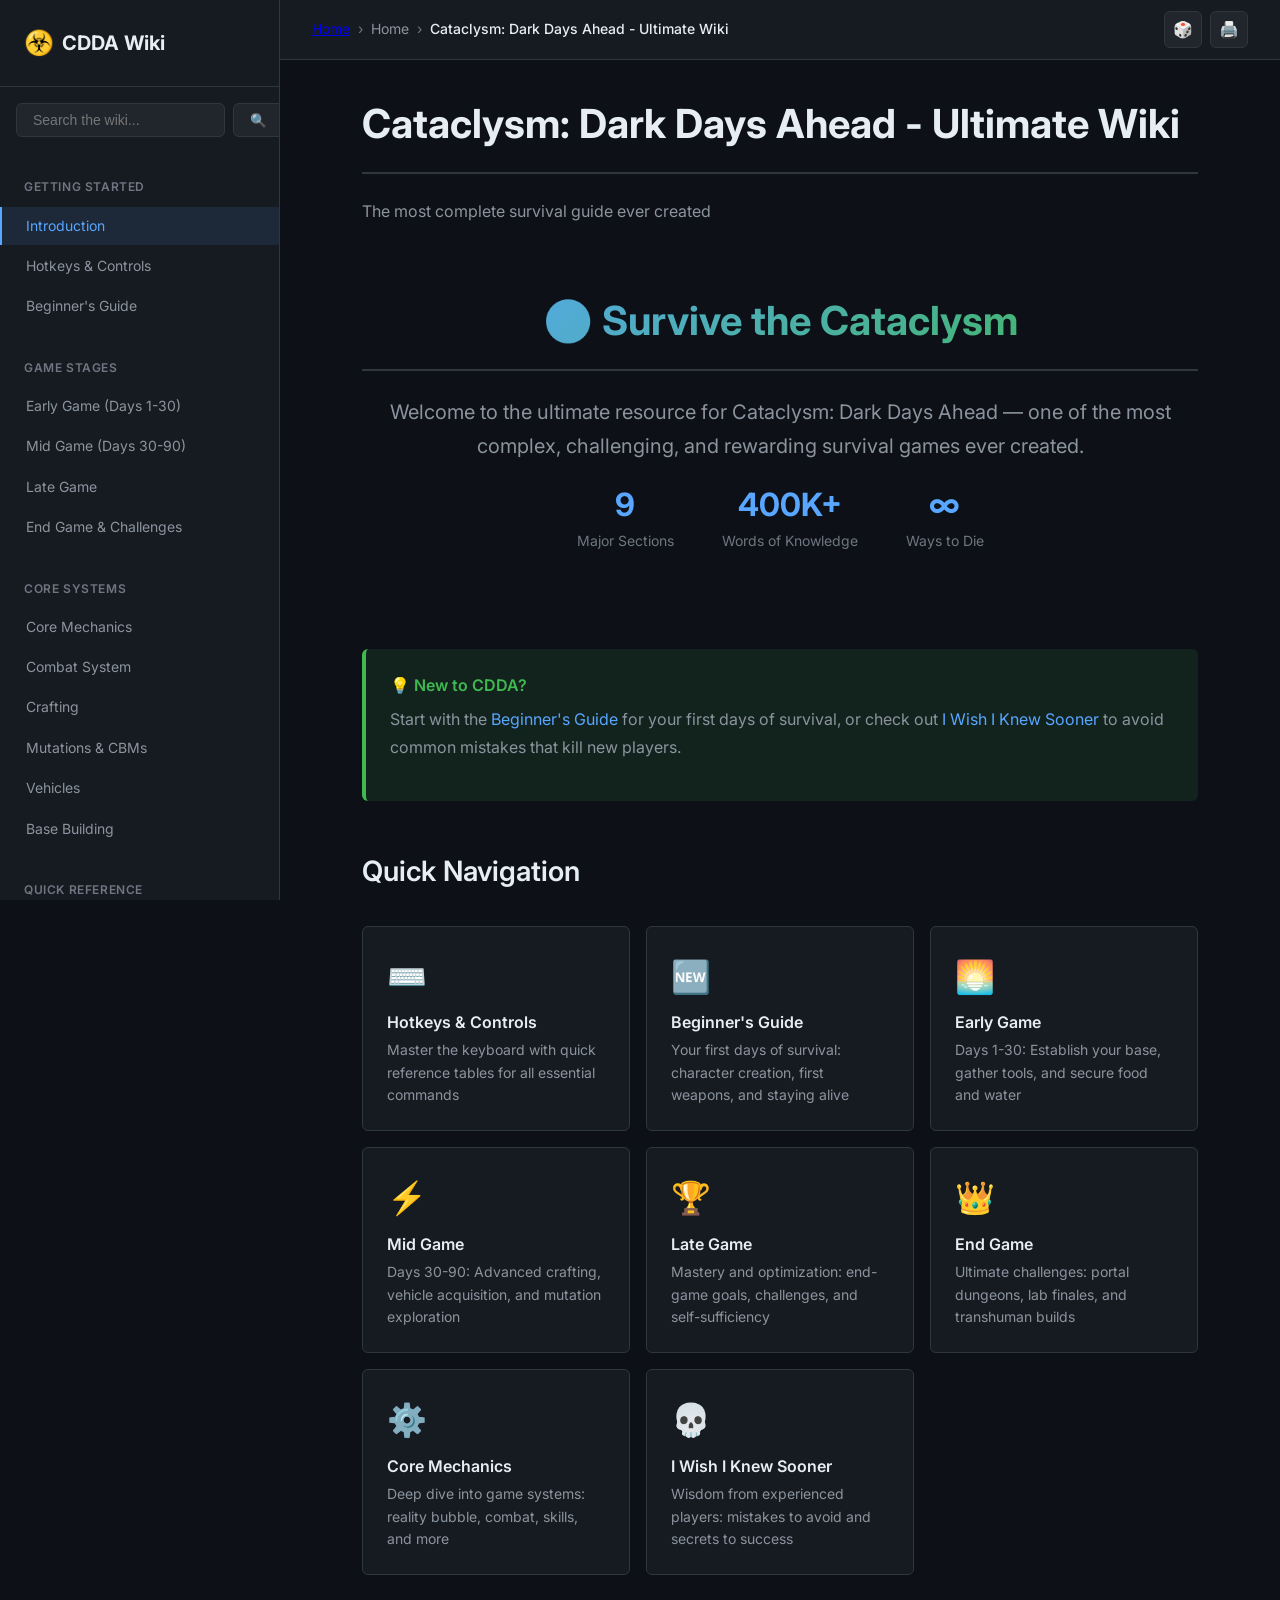
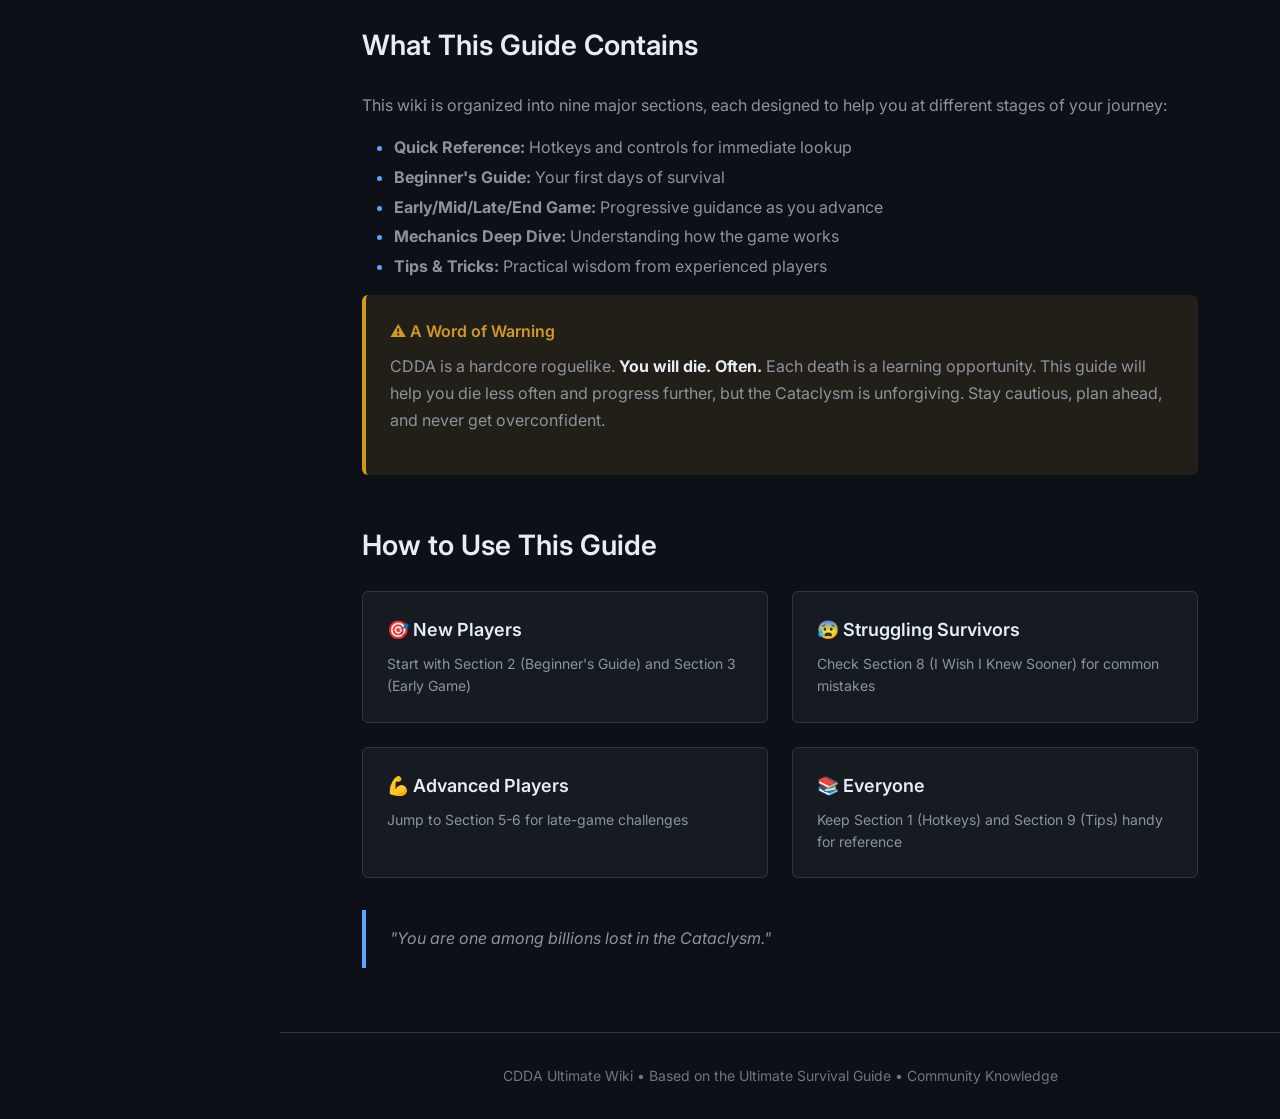
==== index.html @ b6bd0301 "Initial commit: CDDA Ultimate Wiki - Complete survival guide website with search, dark theme, and 16" ====
<!DOCTYPE html>
<html lang="en">
<head>
    <meta charset="UTF-8">
    <meta name="viewport" content="width=device-width, initial-scale=1.0">
    <title>Cataclysm: DDA - Ultimate Survival Wiki</title>
    <link rel="stylesheet" href="styles.css">
    <link rel="preconnect" href="https://fonts.googleapis.com">
    <link rel="preconnect" href="https://fonts.gstatic.com" crossorigin>
    <link href="https://fonts.googleapis.com/css2?family=Inter:wght@300;400;500;600;700&family=JetBrains+Mono:wght@400;500&display=swap" rel="stylesheet">
</head>
<body>
    <div class="wiki-container">
        <!-- Sidebar Navigation -->
        <aside class="sidebar" id="sidebar">
            <div class="sidebar-header">
                <h1 class="logo">
                    <span class="logo-icon">☣️</span>
                    <span class="logo-text">CDDA Wiki</span>
                </h1>
                <button class="mobile-menu-toggle" id="mobileMenuToggle">☰</button>
            </div>
            
            <div class="search-box">
                <input type="text" id="searchInput" placeholder="Search the wiki...">
                <button id="searchBtn">🔍</button>
            </div>
            
            <nav class="nav-menu" id="navMenu">
                <div class="nav-section">
                    <h3>Getting Started</h3>
                    <ul>
                        <li><a href="#introduction" class="nav-link" data-section="introduction">Introduction</a></li>
                        <li><a href="#hotkeys" class="nav-link" data-section="hotkeys">Hotkeys & Controls</a></li>
                        <li><a href="#beginner-guide" class="nav-link" data-section="beginner-guide">Beginner's Guide</a></li>
                    </ul>
                </div>
                
                <div class="nav-section">
                    <h3>Game Stages</h3>
                    <ul>
                        <li><a href="#early-game" class="nav-link" data-section="early-game">Early Game (Days 1-30)</a></li>
                        <li><a href="#mid-game" class="nav-link" data-section="mid-game">Mid Game (Days 30-90)</a></li>
                        <li><a href="#late-game" class="nav-link" data-section="late-game">Late Game</a></li>
                        <li><a href="#end-game" class="nav-link" data-section="end-game">End Game & Challenges</a></li>
                    </ul>
                </div>
                
                <div class="nav-section">
                    <h3>Core Systems</h3>
                    <ul>
                        <li><a href="#mechanics" class="nav-link" data-section="mechanics">Core Mechanics</a></li>
                        <li><a href="#combat" class="nav-link" data-section="combat">Combat System</a></li>
                        <li><a href="#crafting" class="nav-link" data-section="crafting">Crafting</a></li>
                        <li><a href="#mutations" class="nav-link" data-section="mutations">Mutations & CBMs</a></li>
                        <li><a href="#vehicles" class="nav-link" data-section="vehicles">Vehicles</a></li>
                        <li><a href="#base-building" class="nav-link" data-section="base-building">Base Building</a></li>
                    </ul>
                </div>
                
                <div class="nav-section">
                    <h3>Quick Reference</h3>
                    <ul>
                        <li><a href="#iwishiknew" class="nav-link" data-section="iwishiknew">I Wish I Knew Sooner</a></li>
                        <li><a href="#tips" class="nav-link" data-section="tips">Tips & Tricks</a></li>
                        <li><a href="#cheat-sheet" class="nav-link" data-section="cheat-sheet">Cheat Sheet</a></li>
                    </ul>
                </div>
            </nav>
        </aside>

        <!-- Main Content Area -->
        <main class="main-content">
            <!-- Breadcrumb & Header -->
            <header class="content-header">
                <div class="breadcrumb" id="breadcrumb">
                    <span class="breadcrumb-item">Home</span>
                </div>
                <div class="header-actions">
                    <button id="randomPage" class="btn-icon" title="Random Page">🎲</button>
                    <button id="printPage" class="btn-icon" title="Print">🖨️</button>
                </div>
            </header>

            <!-- Content Container -->
            <div class="content-body" id="contentBody">
                <!-- Dynamic content loads here -->
            </div>

            <!-- Footer -->
            <footer class="wiki-footer">
                <p>CDDA Ultimate Wiki • Based on the Ultimate Survival Guide • Community Knowledge</p>
            </footer>
        </main>

        <!-- Search Overlay -->
        <div class="search-overlay" id="searchOverlay">
            <div class="search-modal">
                <div class="search-header">
                    <input type="text" id="globalSearch" placeholder="Search entire wiki...">
                    <button id="closeSearch">✕</button>
                </div>
                <div class="search-results" id="searchResults"></div>
            </div>
        </div>
    </div>

    <script src="data.js"></script>
    <script src="app.js"></script>
</body>
</html>
---- styles.css ----
/* ========================================
   CDDA Ultimate Wiki - Stylesheet
   ======================================== */

:root {
    --color-bg-primary: #0d1117;
    --color-bg-secondary: #161b22;
    --color-bg-tertiary: #21262d;
    --color-bg-code: #1e2530;
    --color-border: #30363d;
    --color-text-primary: #e6edf3;
    --color-text-secondary: #8b949e;
    --color-text-muted: #6e7681;
    --color-accent: #58a6ff;
    --color-accent-hover: #79b8ff;
    --color-success: #3fb950;
    --color-warning: #d29922;
    --color-danger: #f85149;
    --color-info: #58a6ff;
    
    --font-sans: 'Inter', -apple-system, BlinkMacSystemFont, sans-serif;
    --font-mono: 'JetBrains Mono', 'SF Mono', monospace;
    
    --spacing-xs: 0.25rem;
    --spacing-sm: 0.5rem;
    --spacing-md: 1rem;
    --spacing-lg: 1.5rem;
    --spacing-xl: 2rem;
    --spacing-xxl: 3rem;
    
    --radius-sm: 4px;
    --radius-md: 6px;
    --radius-lg: 8px;
    
    --shadow-sm: 0 1px 2px rgba(0,0,0,0.3);
    --shadow-md: 0 4px 6px rgba(0,0,0,0.4);
    --shadow-lg: 0 10px 15px rgba(0,0,0,0.5);
    
    --sidebar-width: 280px;
    --header-height: 60px;
}

/* Reset & Base */
*, *::before, *::after {
    box-sizing: border-box;
    margin: 0;
    padding: 0;
}

html {
    font-size: 16px;
    scroll-behavior: smooth;
}

body {
    font-family: var(--font-sans);
    background-color: var(--color-bg-primary);
    color: var(--color-text-primary);
    line-height: 1.6;
    overflow-x: hidden;
}

/* ========================================
   Layout
   ======================================== */

.wiki-container {
    display: flex;
    min-height: 100vh;
}

/* Sidebar */
.sidebar {
    width: var(--sidebar-width);
    background-color: var(--color-bg-secondary);
    border-right: 1px solid var(--color-border);
    position: fixed;
    height: 100vh;
    overflow-y: auto;
    z-index: 100;
    transition: transform 0.3s ease;
}

.sidebar-header {
    padding: var(--spacing-lg);
    border-bottom: 1px solid var(--color-border);
    display: flex;
    align-items: center;
    justify-content: space-between;
}

.logo {
    display: flex;
    align-items: center;
    gap: var(--spacing-sm);
    font-size: 1.25rem;
    font-weight: 700;
    color: var(--color-text-primary);
}

.logo-icon {
    font-size: 1.5rem;
}

.mobile-menu-toggle {
    display: none;
    background: none;
    border: none;
    color: var(--color-text-secondary);
    font-size: 1.5rem;
    cursor: pointer;
}

.search-box {
    padding: var(--spacing-md);
    display: flex;
    gap: var(--spacing-sm);
}

.search-box input {
    flex: 1;
    background-color: var(--color-bg-tertiary);
    border: 1px solid var(--color-border);
    border-radius: var(--radius-md);
    padding: var(--spacing-sm) var(--spacing-md);
    color: var(--color-text-primary);
    font-size: 0.875rem;
}

.search-box input:focus {
    outline: none;
    border-color: var(--color-accent);
}

.search-box button {
    background-color: var(--color-bg-tertiary);
    border: 1px solid var(--color-border);
    border-radius: var(--radius-md);
    padding: var(--spacing-sm) var(--spacing-md);
    color: var(--color-text-secondary);
    cursor: pointer;
    transition: all 0.2s;
}

.search-box button:hover {
    background-color: var(--color-accent);
    color: white;
}

/* Navigation */
.nav-menu {
    padding: var(--spacing-md) 0;
}

.nav-section {
    margin-bottom: var(--spacing-lg);
}

.nav-section h3 {
    padding: var(--spacing-sm) var(--spacing-lg);
    font-size: 0.75rem;
    font-weight: 600;
    text-transform: uppercase;
    letter-spacing: 0.05em;
    color: var(--color-text-muted);
}

.nav-section ul {
    list-style: none;
}

.nav-section li {
    margin: 2px 0;
}

.nav-link {
    display: block;
    padding: var(--spacing-sm) var(--spacing-lg);
    color: var(--color-text-secondary);
    text-decoration: none;
    font-size: 0.875rem;
    transition: all 0.2s;
    border-left: 2px solid transparent;
}

.nav-link:hover {
    background-color: var(--color-bg-tertiary);
    color: var(--color-text-primary);
}

.nav-link.active {
    background-color: rgba(88, 166, 255, 0.1);
    color: var(--color-accent);
    border-left-color: var(--color-accent);
}

/* Main Content */
.main-content {
    flex: 1;
    margin-left: var(--sidebar-width);
    display: flex;
    flex-direction: column;
    min-height: 100vh;
}

.content-header {
    height: var(--header-height);
    background-color: var(--color-bg-secondary);
    border-bottom: 1px solid var(--color-border);
    display: flex;
    align-items: center;
    justify-content: space-between;
    padding: 0 var(--spacing-xl);
    position: sticky;
    top: 0;
    z-index: 50;
}

.breadcrumb {
    display: flex;
    align-items: center;
    gap: var(--spacing-sm);
    font-size: 0.875rem;
    color: var(--color-text-secondary);
}

.breadcrumb-item {
    display: flex;
    align-items: center;
    gap: var(--spacing-sm);
}

.breadcrumb-item:not(:last-child)::after {
    content: '›';
    color: var(--color-text-muted);
}

.breadcrumb-item:last-child {
    color: var(--color-text-primary);
    font-weight: 500;
}

.header-actions {
    display: flex;
    gap: var(--spacing-sm);
}

.btn-icon {
    background-color: var(--color-bg-tertiary);
    border: 1px solid var(--color-border);
    border-radius: var(--radius-md);
    padding: var(--spacing-sm);
    color: var(--color-text-secondary);
    cursor: pointer;
    transition: all 0.2s;
    font-size: 1rem;
}

.btn-icon:hover {
    background-color: var(--color-accent);
    color: white;
}

/* Content Body */
.content-body {
    flex: 1;
    padding: var(--spacing-xl);
    max-width: 900px;
    margin: 0 auto;
    width: 100%;
}

/* ========================================
   Content Styles
   ======================================== */

.wiki-article h1 {
    font-size: 2.5rem;
    font-weight: 700;
    margin-bottom: var(--spacing-lg);
    color: var(--color-text-primary);
    border-bottom: 2px solid var(--color-border);
    padding-bottom: var(--spacing-md);
}

.wiki-article h2 {
    font-size: 1.75rem;
    font-weight: 600;
    margin-top: var(--spacing-xxl);
    margin-bottom: var(--spacing-lg);
    color: var(--color-text-primary);
}

.wiki-article h3 {
    font-size: 1.25rem;
    font-weight: 600;
    margin-top: var(--spacing-xl);
    margin-bottom: var(--spacing-md);
    color: var(--color-text-primary);
}

.wiki-article h4 {
    font-size: 1.125rem;
    font-weight: 500;
    margin-top: var(--spacing-lg);
    margin-bottom: var(--spacing-sm);
    color: var(--color-text-secondary);
}

.wiki-article p {
    margin-bottom: var(--spacing-md);
    color: var(--color-text-secondary);
    line-height: 1.7;
}

.wiki-article p strong {
    color: var(--color-text-primary);
}

.wiki-article a {
    color: var(--color-accent);
    text-decoration: none;
}

.wiki-article a:hover {
    text-decoration: underline;
}

/* Lists */
.wiki-article ul,
.wiki-article ol {
    margin-bottom: var(--spacing-md);
    padding-left: var(--spacing-xl);
}

.wiki-article li {
    margin-bottom: var(--spacing-xs);
    color: var(--color-text-secondary);
}

.wiki-article ul li::marker {
    color: var(--color-accent);
}

/* Code & Preformatted */
.wiki-article code {
    background-color: var(--color-bg-code);
    color: var(--color-accent);
    padding: 2px 6px;
    border-radius: var(--radius-sm);
    font-family: var(--font-mono);
    font-size: 0.875em;
}

.wiki-article pre {
    background-color: var(--color-bg-code);
    border: 1px solid var(--color-border);
    border-radius: var(--radius-md);
    padding: var(--spacing-md);
    overflow-x: auto;
    margin-bottom: var(--spacing-md);
}

.wiki-article pre code {
    background: none;
    color: var(--color-text-primary);
    padding: 0;
}

/* Info Boxes */
.info-box {
    border-radius: var(--radius-md);
    padding: var(--spacing-lg);
    margin-bottom: var(--spacing-lg);
    border-left: 4px solid;
}

.info-box.tip {
    background-color: rgba(63, 185, 80, 0.1);
    border-color: var(--color-success);
}

.info-box.warning {
    background-color: rgba(210, 153, 34, 0.1);
    border-color: var(--color-warning);
}

.info-box.danger {
    background-color: rgba(248, 81, 73, 0.1);
    border-color: var(--color-danger);
}

.info-box.info {
    background-color: rgba(88, 166, 255, 0.1);
    border-color: var(--color-info);
}

.info-box-title {
    font-weight: 600;
    margin-bottom: var(--spacing-sm);
    display: flex;
    align-items: center;
    gap: var(--spacing-sm);
}

.info-box.tip .info-box-title { color: var(--color-success); }
.info-box.warning .info-box-title { color: var(--color-warning); }
.info-box.danger .info-box-title { color: var(--color-danger); }
.info-box.info .info-box-title { color: var(--color-info); }

/* Tables */
.wiki-table-container {
    overflow-x: auto;
    margin-bottom: var(--spacing-lg);
}

.wiki-article table {
    width: 100%;
    border-collapse: collapse;
    font-size: 0.875rem;
}

.wiki-article th,
.wiki-article td {
    padding: var(--spacing-sm) var(--spacing-md);
    text-align: left;
    border: 1px solid var(--color-border);
}

.wiki-article th {
    background-color: var(--color-bg-tertiary);
    font-weight: 600;
    color: var(--color-text-primary);
}

.wiki-article td {
    color: var(--color-text-secondary);
}

.wiki-article tr:nth-child(even) {
    background-color: rgba(255,255,255,0.02);
}

/* Cards */
.card-grid {
    display: grid;
    grid-template-columns: repeat(auto-fill, minmax(280px, 1fr));
    gap: var(--spacing-lg);
    margin-bottom: var(--spacing-xl);
}

.card {
    background-color: var(--color-bg-secondary);
    border: 1px solid var(--color-border);
    border-radius: var(--radius-md);
    padding: var(--spacing-lg);
    transition: transform 0.2s, box-shadow 0.2s;
    cursor: pointer;
}

.card:hover {
    transform: translateY(-2px);
    box-shadow: var(--shadow-md);
    border-color: var(--color-accent);
}

.card-title {
    font-size: 1.125rem;
    font-weight: 600;
    margin-bottom: var(--spacing-sm);
    color: var(--color-text-primary);
}

.card-desc {
    font-size: 0.875rem;
    color: var(--color-text-secondary);
}

/* Tags */
.tag {
    display: inline-block;
    background-color: var(--color-bg-tertiary);
    color: var(--color-text-secondary);
    padding: 2px 8px;
    border-radius: var(--radius-sm);
    font-size: 0.75rem;
    margin-right: var(--spacing-xs);
}

.tag.beginner { background-color: rgba(63, 185, 80, 0.2); color: var(--color-success); }
.tag.intermediate { background-color: rgba(210, 153, 34, 0.2); color: var(--color-warning); }
.tag.advanced { background-color: rgba(248, 81, 73, 0.2); color: var(--color-danger); }

/* Quick Links */
.quick-links {
    display: flex;
    flex-wrap: wrap;
    gap: var(--spacing-sm);
    margin-bottom: var(--spacing-lg);
}

.quick-link {
    background-color: var(--color-bg-tertiary);
    border: 1px solid var(--color-border);
    border-radius: var(--radius-md);
    padding: var(--spacing-sm) var(--spacing-md);
    color: var(--color-text-secondary);
    text-decoration: none;
    font-size: 0.875rem;
    transition: all 0.2s;
}

.quick-link:hover {
    background-color: var(--color-accent);
    color: white;
    border-color: var(--color-accent);
    text-decoration: none;
}

/* Search Overlay */
.search-overlay {
    position: fixed;
    top: 0;
    left: 0;
    right: 0;
    bottom: 0;
    background-color: rgba(0, 0, 0, 0.8);
    z-index: 1000;
    display: none;
    align-items: flex-start;
    justify-content: center;
    padding-top: 10vh;
}

.search-overlay.active {
    display: flex;
}

.search-modal {
    background-color: var(--color-bg-secondary);
    border: 1px solid var(--color-border);
    border-radius: var(--radius-lg);
    width: 90%;
    max-width: 600px;
    max-height: 70vh;
    overflow: hidden;
    box-shadow: var(--shadow-lg);
}

.search-header {
    display: flex;
    align-items: center;
    padding: var(--spacing-md);
    border-bottom: 1px solid var(--color-border);
}

.search-header input {
    flex: 1;
    background: none;
    border: none;
    color: var(--color-text-primary);
    font-size: 1.125rem;
    padding: var(--spacing-sm);
}

.search-header input:focus {
    outline: none;
}

.search-header button {
    background: none;
    border: none;
    color: var(--color-text-secondary);
    font-size: 1.25rem;
    cursor: pointer;
    padding: var(--spacing-sm);
}

.search-results {
    overflow-y: auto;
    max-height: calc(70vh - 60px);
}

.search-result-item {
    padding: var(--spacing-md);
    border-bottom: 1px solid var(--color-border);
    cursor: pointer;
    transition: background-color 0.2s;
}

.search-result-item:hover {
    background-color: var(--color-bg-tertiary);
}

.search-result-title {
    font-weight: 600;
    color: var(--color-text-primary);
    margin-bottom: 4px;
}

.search-result-preview {
    font-size: 0.875rem;
    color: var(--color-text-muted);
}

/* Footer */
.wiki-footer {
    padding: var(--spacing-xl);
    text-align: center;
    color: var(--color-text-muted);
    font-size: 0.875rem;
    border-top: 1px solid var(--color-border);
}

/* Home Page Special */
.hero-section {
    text-align: center;
    padding: var(--spacing-xxl) 0;
}

.hero-title {
    font-size: 3rem;
    font-weight: 800;
    margin-bottom: var(--spacing-md);
    background: linear-gradient(135deg, var(--color-accent), var(--color-success));
    -webkit-background-clip: text;
    -webkit-text-fill-color: transparent;
    background-clip: text;
}

.hero-subtitle {
    font-size: 1.25rem;
    color: var(--color-text-secondary);
    margin-bottom: var(--spacing-xl);
}

.hero-stats {
    display: flex;
    justify-content: center;
    gap: var(--spacing-xxl);
    margin-bottom: var(--spacing-xxl);
}

.hero-stat {
    text-align: center;
}

.hero-stat-value {
    font-size: 2rem;
    font-weight: 700;
    color: var(--color-accent);
}

.hero-stat-label {
    font-size: 0.875rem;
    color: var(--color-text-muted);
}

/* Section Links */
.section-grid {
    display: grid;
    grid-template-columns: repeat(auto-fill, minmax(250px, 1fr));
    gap: var(--spacing-md);
    margin-top: var(--spacing-xl);
}

.section-card {
    background-color: var(--color-bg-secondary);
    border: 1px solid var(--color-border);
    border-radius: var(--radius-md);
    padding: var(--spacing-lg);
    text-decoration: none;
    color: inherit;
    transition: all 0.2s;
}

.section-card:hover {
    border-color: var(--color-accent);
    transform: translateY(-2px);
}

.section-card-icon {
    font-size: 2rem;
    margin-bottom: var(--spacing-sm);
}

.section-card-title {
    font-weight: 600;
    margin-bottom: var(--spacing-xs);
    color: var(--color-text-primary);
}

.section-card-desc {
    font-size: 0.875rem;
    color: var(--color-text-secondary);
}

/* Back to Top */
.back-to-top {
    position: fixed;
    bottom: var(--spacing-xl);
    right: var(--spacing-xl);
    background-color: var(--color-accent);
    color: white;
    border: none;
    border-radius: 50%;
    width: 48px;
    height: 48px;
    font-size: 1.25rem;
    cursor: pointer;
    opacity: 0;
    transition: opacity 0.3s, transform 0.2s;
    z-index: 50;
}

.back-to-top.visible {
    opacity: 1;
}

.back-to-top:hover {
    transform: translateY(-2px);
}

/* ========================================
   Responsive
   ======================================== */

@media (max-width: 768px) {
    :root {
        --sidebar-width: 100%;
    }
    
    .sidebar {
        transform: translateX(-100%);
        width: 280px;
    }
    
    .sidebar.open {
        transform: translateX(0);
    }
    
    .mobile-menu-toggle {
        display: block;
    }
    
    .main-content {
        margin-left: 0;
    }
    
    .hero-title {
        font-size: 2rem;
    }
    
    .hero-stats {
        flex-direction: column;
        gap: var(--spacing-lg);
    }
    
    .content-body {
        padding: var(--spacing-md);
    }
    
    .wiki-article h1 {
        font-size: 1.75rem;
    }
    
    .wiki-article h2 {
        font-size: 1.375rem;
    }
}

/* Print Styles */
@media print {
    .sidebar,
    .content-header,
    .back-to-top,
    .wiki-footer {
        display: none;
    }
    
    .main-content {
        margin-left: 0;
    }
    
    .content-body {
        max-width: 100%;
    }
}

/* Scrollbar Styling */
::-webkit-scrollbar {
    width: 8px;
    height: 8px;
}

::-webkit-scrollbar-track {
    background: var(--color-bg-primary);
}

::-webkit-scrollbar-thumb {
    background: var(--color-border);
    border-radius: 4px;
}

::-webkit-scrollbar-thumb:hover {
    background: var(--color-text-muted);
}

/* Selection */
::selection {
    background-color: var(--color-accent);
    color: white;
}
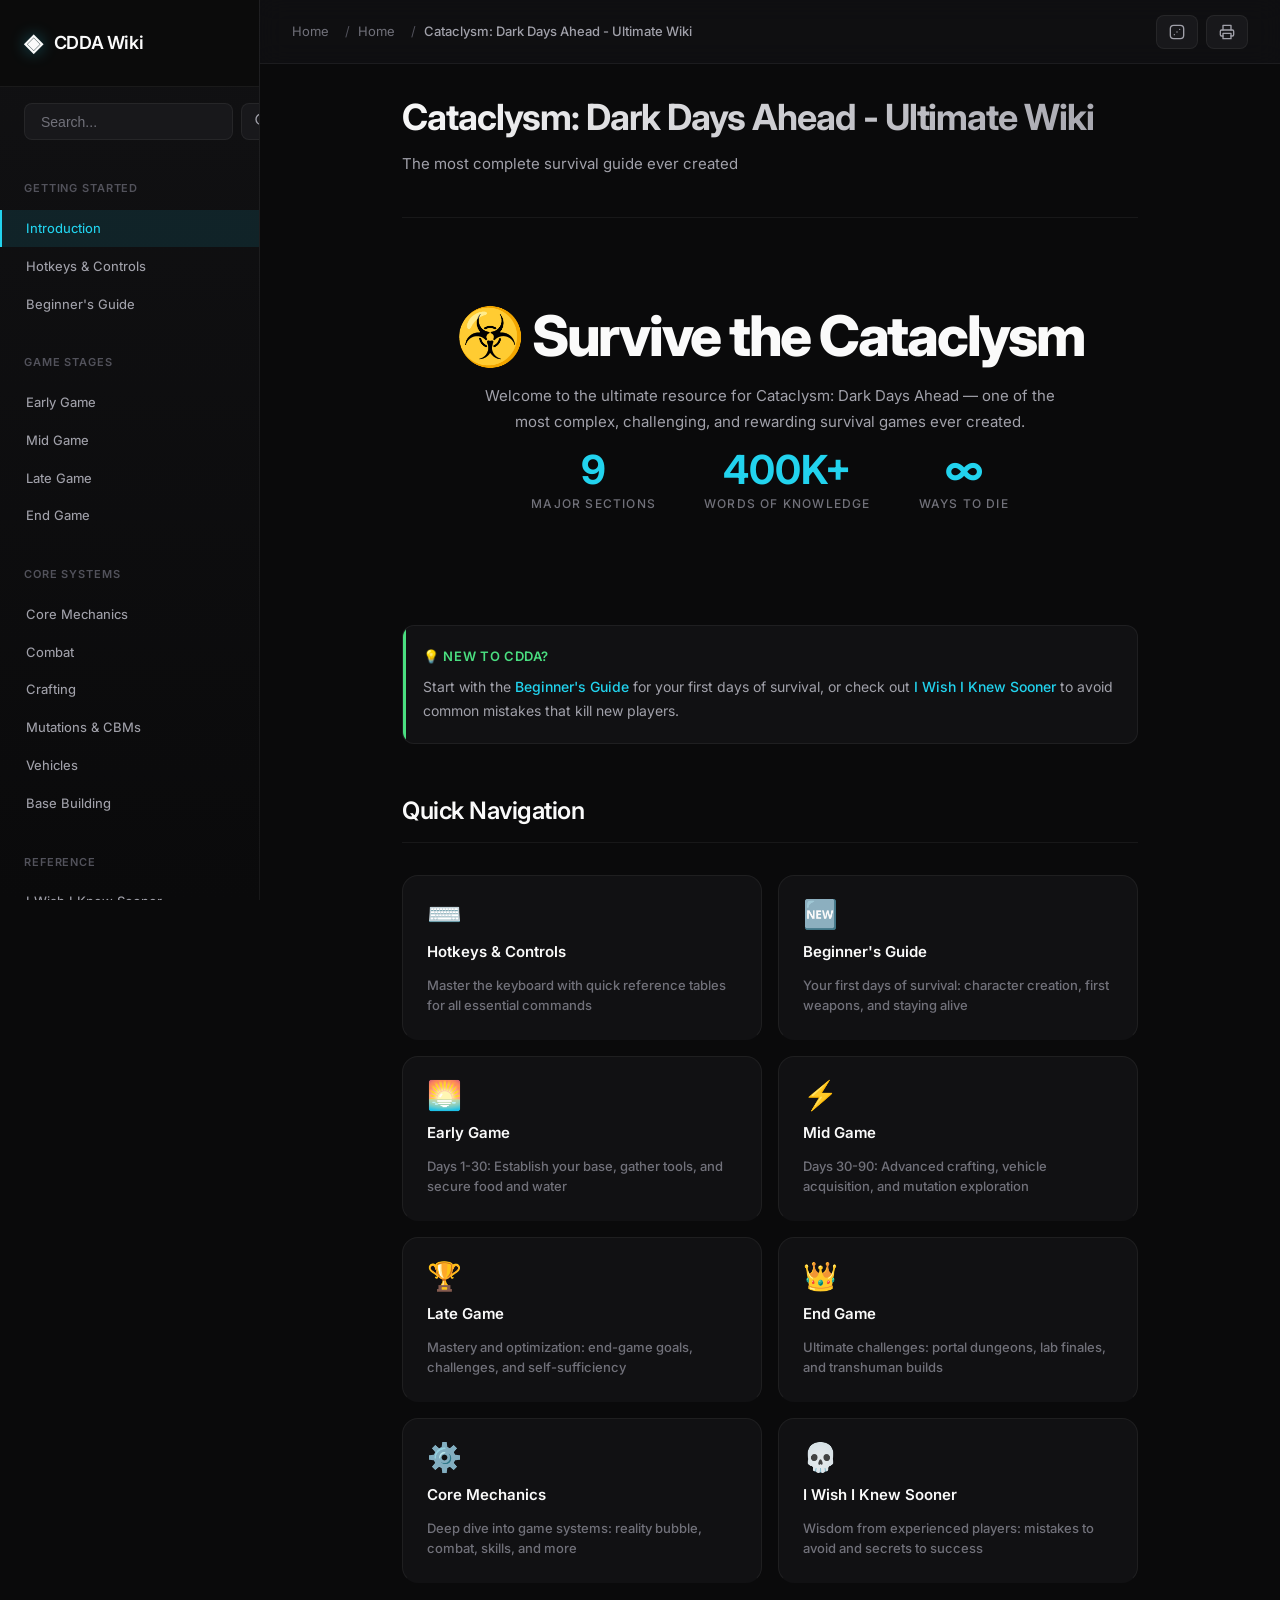
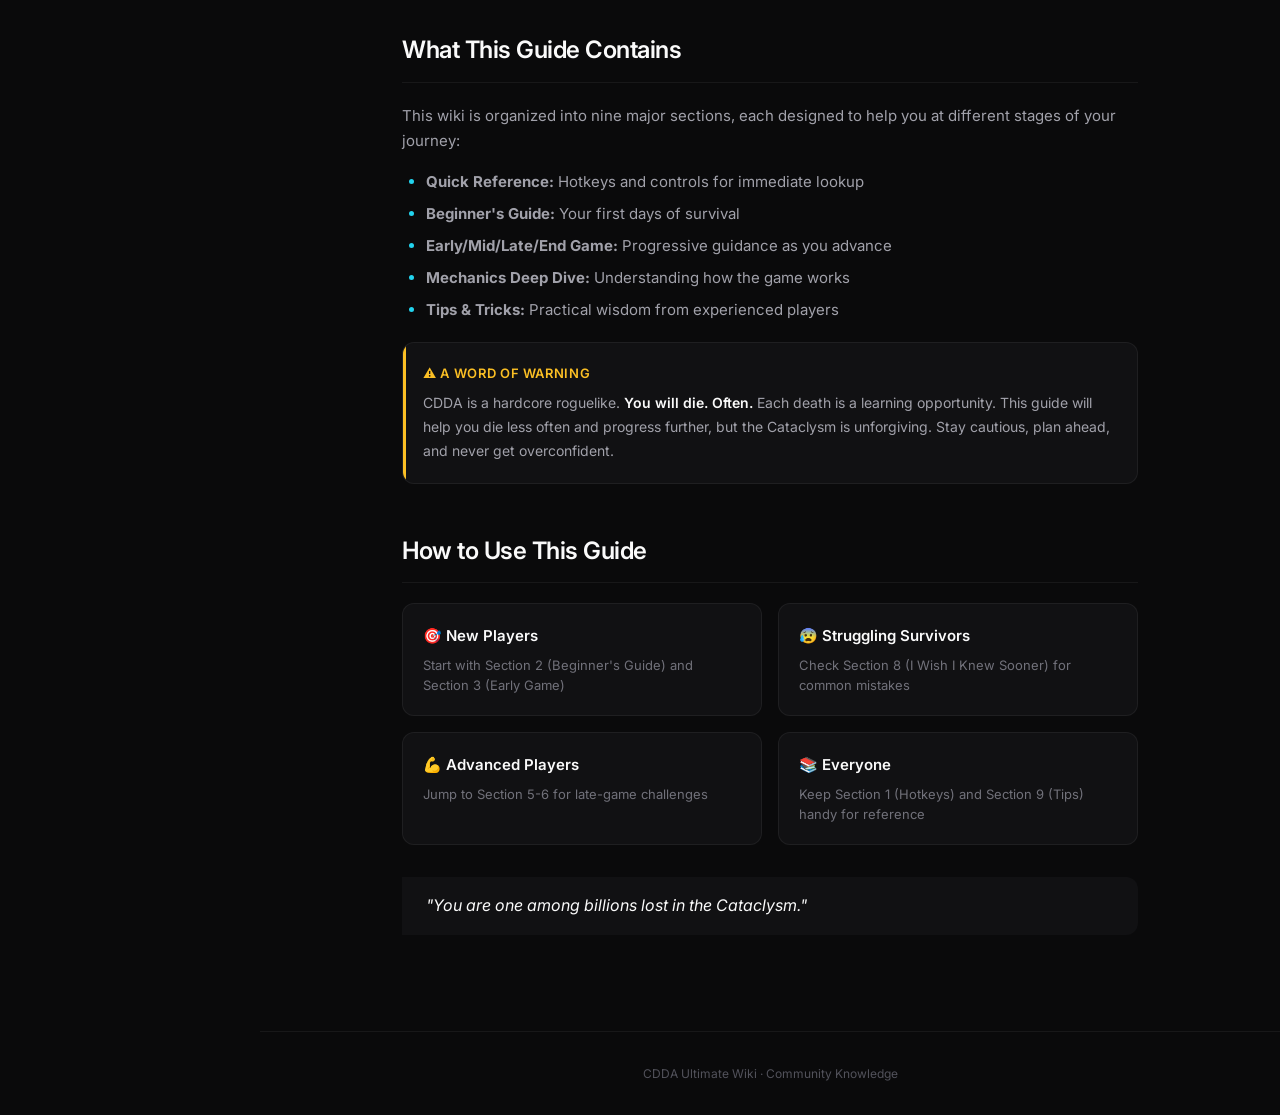
==== commit 3d3df27c: "Redesign: Sleek minimal aesthetic with improved typography, animations, and polish" ====
--- a/index.html
+++ b/index.html
@@ -3,11 +3,12 @@
 <head>
     <meta charset="UTF-8">
     <meta name="viewport" content="width=device-width, initial-scale=1.0">
-    <title>Cataclysm: DDA - Ultimate Survival Wiki</title>
+    <title>CDDA Wiki</title>
+    <meta name="description" content="The ultimate survival guide for Cataclysm: Dark Days Ahead">
     <link rel="stylesheet" href="styles.css">
     <link rel="preconnect" href="https://fonts.googleapis.com">
     <link rel="preconnect" href="https://fonts.gstatic.com" crossorigin>
-    <link href="https://fonts.googleapis.com/css2?family=Inter:wght@300;400;500;600;700&family=JetBrains+Mono:wght@400;500&display=swap" rel="stylesheet">
+    <link href="https://fonts.googleapis.com/css2?family=Inter:wght@300;400;500;600;700;800&family=JetBrains+Mono:wght@400;500&display=swap" rel="stylesheet">
 </head>
 <body>
     <div class="wiki-container">
@@ -15,15 +16,19 @@
         <aside class="sidebar" id="sidebar">
             <div class="sidebar-header">
                 <h1 class="logo">
-                    <span class="logo-icon">☣️</span>
+                    <span class="logo-icon">◈</span>
                     <span class="logo-text">CDDA Wiki</span>
                 </h1>
-                <button class="mobile-menu-toggle" id="mobileMenuToggle">☰</button>
+                <button class="mobile-menu-toggle" id="mobileMenuToggle" aria-label="Toggle menu">
+                    <svg width="20" height="20" viewBox="0 0 24 24" fill="none" stroke="currentColor" stroke-width="2" stroke-linecap="round" stroke-linejoin="round"><line x1="3" y1="12" x2="21" y2="12"></line><line x1="3" y1="6" x2="21" y2="6"></line><line x1="3" y1="18" x2="21" y2="18"></line></svg>
+                </button>
             </div>
             
             <div class="search-box">
-                <input type="text" id="searchInput" placeholder="Search the wiki...">
-                <button id="searchBtn">🔍</button>
+                <input type="text" id="searchInput" placeholder="Search..." readonly>
+                <button id="searchBtn" aria-label="Search">
+                    <svg width="16" height="16" viewBox="0 0 24 24" fill="none" stroke="currentColor" stroke-width="2" stroke-linecap="round" stroke-linejoin="round"><circle cx="11" cy="11" r="8"></circle><line x1="21" y1="21" x2="16.65" y2="16.65"></line></svg>
+                </button>
             </div>
             
             <nav class="nav-menu" id="navMenu">
@@ -39,10 +44,10 @@
                 <div class="nav-section">
                     <h3>Game Stages</h3>
                     <ul>
-                        <li><a href="#early-game" class="nav-link" data-section="early-game">Early Game (Days 1-30)</a></li>
-                        <li><a href="#mid-game" class="nav-link" data-section="mid-game">Mid Game (Days 30-90)</a></li>
+                        <li><a href="#early-game" class="nav-link" data-section="early-game">Early Game</a></li>
+                        <li><a href="#mid-game" class="nav-link" data-section="mid-game">Mid Game</a></li>
                         <li><a href="#late-game" class="nav-link" data-section="late-game">Late Game</a></li>
-                        <li><a href="#end-game" class="nav-link" data-section="end-game">End Game & Challenges</a></li>
+                        <li><a href="#end-game" class="nav-link" data-section="end-game">End Game</a></li>
                     </ul>
                 </div>
                 
@@ -50,7 +55,7 @@
                     <h3>Core Systems</h3>
                     <ul>
                         <li><a href="#mechanics" class="nav-link" data-section="mechanics">Core Mechanics</a></li>
-                        <li><a href="#combat" class="nav-link" data-section="combat">Combat System</a></li>
+                        <li><a href="#combat" class="nav-link" data-section="combat">Combat</a></li>
                         <li><a href="#crafting" class="nav-link" data-section="crafting">Crafting</a></li>
                         <li><a href="#mutations" class="nav-link" data-section="mutations">Mutations & CBMs</a></li>
                         <li><a href="#vehicles" class="nav-link" data-section="vehicles">Vehicles</a></li>
@@ -59,7 +64,7 @@
                 </div>
                 
                 <div class="nav-section">
-                    <h3>Quick Reference</h3>
+                    <h3>Reference</h3>
                     <ul>
                         <li><a href="#iwishiknew" class="nav-link" data-section="iwishiknew">I Wish I Knew Sooner</a></li>
                         <li><a href="#tips" class="nav-link" data-section="tips">Tips & Tricks</a></li>
@@ -77,8 +82,12 @@
                     <span class="breadcrumb-item">Home</span>
                 </div>
                 <div class="header-actions">
-                    <button id="randomPage" class="btn-icon" title="Random Page">🎲</button>
-                    <button id="printPage" class="btn-icon" title="Print">🖨️</button>
+                    <button id="randomPage" class="btn-icon" title="Random page">
+                        <svg width="16" height="16" viewBox="0 0 24 24" fill="none" stroke="currentColor" stroke-width="2" stroke-linecap="round" stroke-linejoin="round"><rect x="2" y="2" width="20" height="20" rx="5" ry="5"></rect><path d="M16 8h.01"></path><path d="M8 16h.01"></path><path d="M12 12h.01"></path></svg>
+                    </button>
+                    <button id="printPage" class="btn-icon" title="Print page">
+                        <svg width="16" height="16" viewBox="0 0 24 24" fill="none" stroke="currentColor" stroke-width="2" stroke-linecap="round" stroke-linejoin="round"><polyline points="6 9 6 2 18 2 18 9"></polyline><path d="M6 18H4a2 2 0 0 1-2-2v-5a2 2 0 0 1 2-2h16a2 2 0 0 1 2 2v5a2 2 0 0 1-2 2h-2"></path><rect x="6" y="14" width="12" height="8"></rect></svg>
+                    </button>
                 </div>
             </header>
 
@@ -89,7 +98,7 @@
 
             <!-- Footer -->
             <footer class="wiki-footer">
-                <p>CDDA Ultimate Wiki • Based on the Ultimate Survival Guide • Community Knowledge</p>
+                <p>CDDA Ultimate Wiki · Community Knowledge</p>
             </footer>
         </main>
 
@@ -97,8 +106,11 @@
         <div class="search-overlay" id="searchOverlay">
             <div class="search-modal">
                 <div class="search-header">
-                    <input type="text" id="globalSearch" placeholder="Search entire wiki...">
-                    <button id="closeSearch">✕</button>
+                    <svg width="20" height="20" viewBox="0 0 24 24" fill="none" stroke="currentColor" stroke-width="2" stroke-linecap="round" stroke-linejoin="round" style="color: var(--text-tertiary);"><circle cx="11" cy="11" r="8"></circle><line x1="21" y1="21" x2="16.65" y2="16.65"></line></svg>
+                    <input type="text" id="globalSearch" placeholder="Search wiki..." autocomplete="off">
+                    <button id="closeSearch" aria-label="Close search">
+                        <svg width="20" height="20" viewBox="0 0 24 24" fill="none" stroke="currentColor" stroke-width="2" stroke-linecap="round" stroke-linejoin="round"><line x1="18" y1="6" x2="6" y2="18"></line><line x1="6" y1="6" x2="18" y2="18"></line></svg>
+                    </button>
                 </div>
                 <div class="search-results" id="searchResults"></div>
             </div>
--- a/styles.css
+++ b/styles.css
@@ -1,46 +1,80 @@
 /* ========================================
-   CDDA Ultimate Wiki - Stylesheet
+   CDDA Ultimate Wiki - Sleek Minimal Design
    ======================================== */
 
 :root {
-    --color-bg-primary: #0d1117;
-    --color-bg-secondary: #161b22;
-    --color-bg-tertiary: #21262d;
-    --color-bg-code: #1e2530;
-    --color-border: #30363d;
-    --color-text-primary: #e6edf3;
-    --color-text-secondary: #8b949e;
-    --color-text-muted: #6e7681;
-    --color-accent: #58a6ff;
-    --color-accent-hover: #79b8ff;
-    --color-success: #3fb950;
-    --color-warning: #d29922;
-    --color-danger: #f85149;
-    --color-info: #58a6ff;
-    
-    --font-sans: 'Inter', -apple-system, BlinkMacSystemFont, sans-serif;
-    --font-mono: 'JetBrains Mono', 'SF Mono', monospace;
-    
-    --spacing-xs: 0.25rem;
-    --spacing-sm: 0.5rem;
-    --spacing-md: 1rem;
-    --spacing-lg: 1.5rem;
-    --spacing-xl: 2rem;
-    --spacing-xxl: 3rem;
-    
-    --radius-sm: 4px;
-    --radius-md: 6px;
-    --radius-lg: 8px;
-    
-    --shadow-sm: 0 1px 2px rgba(0,0,0,0.3);
-    --shadow-md: 0 4px 6px rgba(0,0,0,0.4);
-    --shadow-lg: 0 10px 15px rgba(0,0,0,0.5);
-    
-    --sidebar-width: 280px;
-    --header-height: 60px;
-}
-
-/* Reset & Base */
+    /* Color Palette - Dark Minimal */
+    --bg-primary: #0a0a0b;
+    --bg-secondary: #111113;
+    --bg-tertiary: #18181b;
+    --bg-elevated: #1c1c1f;
+    --bg-hover: #27272a;
+    
+    /* Text Colors */
+    --text-primary: #fafafa;
+    --text-secondary: #a1a1aa;
+    --text-tertiary: #71717a;
+    --text-muted: #52525b;
+    
+    /* Accent Colors - Subtle */
+    --accent: #22d3ee;
+    --accent-hover: #67e8f9;
+    --accent-dim: rgba(34, 211, 238, 0.1);
+    
+    /* Semantic Colors - Muted */
+    --success: #4ade80;
+    --warning: #fbbf24;
+    --danger: #f87171;
+    --info: #60a5fa;
+    
+    /* Borders */
+    --border: rgba(255, 255, 255, 0.06);
+    --border-strong: rgba(255, 255, 255, 0.1);
+    
+    /* Typography */
+    --font-sans: 'Inter', -apple-system, BlinkMacSystemFont, 'Segoe UI', sans-serif;
+    --font-mono: 'JetBrains Mono', 'SF Mono', Consolas, monospace;
+    
+    /* Spacing Scale */
+    --space-1: 0.25rem;
+    --space-2: 0.5rem;
+    --space-3: 0.75rem;
+    --space-4: 1rem;
+    --space-5: 1.25rem;
+    --space-6: 1.5rem;
+    --space-8: 2rem;
+    --space-10: 2.5rem;
+    --space-12: 3rem;
+    --space-16: 4rem;
+    --space-20: 5rem;
+    
+    /* Transitions */
+    --transition-fast: 150ms cubic-bezier(0.4, 0, 0.2, 1);
+    --transition-base: 250ms cubic-bezier(0.4, 0, 0.2, 1);
+    --transition-slow: 350ms cubic-bezier(0.4, 0, 0.2, 1);
+    
+    /* Shadows */
+    --shadow-sm: 0 1px 2px 0 rgba(0, 0, 0, 0.3);
+    --shadow-md: 0 4px 6px -1px rgba(0, 0, 0, 0.4);
+    --shadow-lg: 0 10px 15px -3px rgba(0, 0, 0, 0.5);
+    --shadow-glow: 0 0 20px rgba(34, 211, 238, 0.15);
+    
+    /* Layout */
+    --sidebar-width: 260px;
+    --header-height: 64px;
+    --max-content-width: 800px;
+    
+    /* Radius */
+    --radius-sm: 6px;
+    --radius-md: 8px;
+    --radius-lg: 12px;
+    --radius-xl: 16px;
+}
+
+/* ========================================
+   Base Reset
+   ======================================== */
+
 *, *::before, *::after {
     box-sizing: border-box;
     margin: 0;
@@ -49,19 +83,22 @@
 
 html {
     font-size: 16px;
+    -webkit-font-smoothing: antialiased;
+    -moz-osx-font-smoothing: grayscale;
     scroll-behavior: smooth;
 }
 
 body {
     font-family: var(--font-sans);
-    background-color: var(--color-bg-primary);
-    color: var(--color-text-primary);
+    background-color: var(--bg-primary);
+    color: var(--text-primary);
     line-height: 1.6;
+    min-height: 100vh;
     overflow-x: hidden;
 }
 
 /* ========================================
-   Layout
+   Layout Container
    ======================================== */
 
 .wiki-container {
@@ -69,648 +106,891 @@
     min-height: 100vh;
 }
 
-/* Sidebar */
+/* ========================================
+   Sidebar - Minimal Glass Effect
+   ======================================== */
+
 .sidebar {
     width: var(--sidebar-width);
-    background-color: var(--color-bg-secondary);
-    border-right: 1px solid var(--color-border);
+    background: linear-gradient(180deg, var(--bg-secondary) 0%, var(--bg-primary) 100%);
+    border-right: 1px solid var(--border);
     position: fixed;
     height: 100vh;
     overflow-y: auto;
+    overflow-x: hidden;
     z-index: 100;
-    transition: transform 0.3s ease;
-}
-
+    transition: transform var(--transition-base);
+}
+
+.sidebar::-webkit-scrollbar {
+    width: 4px;
+}
+
+.sidebar::-webkit-scrollbar-track {
+    background: transparent;
+}
+
+.sidebar::-webkit-scrollbar-thumb {
+    background: var(--border-strong);
+    border-radius: 2px;
+}
+
+/* Sidebar Header */
 .sidebar-header {
-    padding: var(--spacing-lg);
-    border-bottom: 1px solid var(--color-border);
+    padding: var(--space-6);
+    border-bottom: 1px solid var(--border);
     display: flex;
     align-items: center;
     justify-content: space-between;
+    background: rgba(10, 10, 11, 0.8);
+    backdrop-filter: blur(12px);
+    position: sticky;
+    top: 0;
+    z-index: 10;
 }
 
 .logo {
     display: flex;
     align-items: center;
-    gap: var(--spacing-sm);
-    font-size: 1.25rem;
-    font-weight: 700;
-    color: var(--color-text-primary);
+    gap: var(--space-3);
+    font-size: 1.125rem;
+    font-weight: 600;
+    letter-spacing: -0.02em;
+    color: var(--text-primary);
 }
 
 .logo-icon {
     font-size: 1.5rem;
+    filter: drop-shadow(0 0 8px rgba(34, 211, 238, 0.4));
 }
 
 .mobile-menu-toggle {
     display: none;
     background: none;
     border: none;
-    color: var(--color-text-secondary);
-    font-size: 1.5rem;
+    color: var(--text-secondary);
+    font-size: 1.25rem;
     cursor: pointer;
-}
-
+    padding: var(--space-2);
+    border-radius: var(--radius-md);
+    transition: all var(--transition-fast);
+}
+
+.mobile-menu-toggle:hover {
+    background: var(--bg-hover);
+    color: var(--text-primary);
+}
+
+/* Search Box */
 .search-box {
-    padding: var(--spacing-md);
-    display: flex;
-    gap: var(--spacing-sm);
+    padding: var(--space-4) var(--space-6);
+    display: flex;
+    gap: var(--space-2);
 }
 
 .search-box input {
     flex: 1;
-    background-color: var(--color-bg-tertiary);
-    border: 1px solid var(--color-border);
+    background: var(--bg-tertiary);
+    border: 1px solid var(--border);
     border-radius: var(--radius-md);
-    padding: var(--spacing-sm) var(--spacing-md);
-    color: var(--color-text-primary);
+    padding: var(--space-2) var(--space-4);
+    color: var(--text-primary);
     font-size: 0.875rem;
+    transition: all var(--transition-fast);
 }
 
 .search-box input:focus {
     outline: none;
-    border-color: var(--color-accent);
+    border-color: var(--accent);
+    background: var(--bg-elevated);
+}
+
+.search-box input::placeholder {
+    color: var(--text-tertiary);
 }
 
 .search-box button {
-    background-color: var(--color-bg-tertiary);
-    border: 1px solid var(--color-border);
+    background: var(--bg-tertiary);
+    border: 1px solid var(--border);
     border-radius: var(--radius-md);
-    padding: var(--spacing-sm) var(--spacing-md);
-    color: var(--color-text-secondary);
+    padding: var(--space-2) var(--space-3);
+    color: var(--text-secondary);
     cursor: pointer;
-    transition: all 0.2s;
+    transition: all var(--transition-fast);
+    font-size: 0.875rem;
 }
 
 .search-box button:hover {
-    background-color: var(--color-accent);
-    color: white;
-}
-
-/* Navigation */
+    background: var(--accent-dim);
+    border-color: var(--accent);
+    color: var(--accent);
+}
+
+/* Navigation Menu */
 .nav-menu {
-    padding: var(--spacing-md) 0;
+    padding: var(--space-4) 0 var(--space-8);
 }
 
 .nav-section {
-    margin-bottom: var(--spacing-lg);
+    margin-bottom: var(--space-6);
 }
 
 .nav-section h3 {
-    padding: var(--spacing-sm) var(--spacing-lg);
-    font-size: 0.75rem;
+    padding: var(--space-2) var(--space-6);
+    font-size: 0.6875rem;
+    font-weight: 600;
+    text-transform: uppercase;
+    letter-spacing: 0.08em;
+    color: var(--text-muted);
+    margin-bottom: var(--space-1);
+}
+
+.nav-section ul {
+    list-style: none;
+    padding: 0;
+}
+
+.nav-section li {
+    margin: 1px 0;
+}
+
+.nav-link {
+    display: block;
+    padding: var(--space-2) var(--space-6);
+    color: var(--text-secondary);
+    text-decoration: none;
+    font-size: 0.8125rem;
+    font-weight: 450;
+    transition: all var(--transition-fast);
+    border-left: 2px solid transparent;
+    margin-left: 0;
+}
+
+.nav-link:hover {
+    color: var(--text-primary);
+    background: var(--bg-tertiary);
+}
+
+.nav-link.active {
+    color: var(--accent);
+    background: var(--accent-dim);
+    border-left-color: var(--accent);
+}
+
+/* ========================================
+   Main Content Area
+   ======================================== */
+
+.main-content {
+    flex: 1;
+    margin-left: var(--sidebar-width);
+    display: flex;
+    flex-direction: column;
+    min-height: 100vh;
+}
+
+/* Content Header */
+.content-header {
+    height: var(--header-height);
+    background: rgba(17, 17, 19, 0.8);
+    backdrop-filter: blur(12px);
+    border-bottom: 1px solid var(--border);
+    display: flex;
+    align-items: center;
+    justify-content: space-between;
+    padding: 0 var(--space-8);
+    position: sticky;
+    top: 0;
+    z-index: 50;
+}
+
+.breadcrumb {
+    display: flex;
+    align-items: center;
+    gap: var(--space-2);
+    font-size: 0.8125rem;
+    color: var(--text-tertiary);
+}
+
+.breadcrumb-item {
+    display: flex;
+    align-items: center;
+    gap: var(--space-2);
+    transition: color var(--transition-fast);
+}
+
+.breadcrumb-item a {
+    color: var(--text-tertiary);
+    text-decoration: none;
+}
+
+.breadcrumb-item a:hover {
+    color: var(--accent);
+}
+
+.breadcrumb-item:not(:last-child)::after {
+    content: '/';
+    color: var(--text-muted);
+    margin-left: var(--space-2);
+}
+
+.breadcrumb-item:last-child {
+    color: var(--text-secondary);
+    font-weight: 500;
+}
+
+/* Header Actions */
+.header-actions {
+    display: flex;
+    gap: var(--space-2);
+}
+
+.btn-icon {
+    background: var(--bg-tertiary);
+    border: 1px solid var(--border);
+    border-radius: var(--radius-md);
+    padding: var(--space-2) var(--space-3);
+    color: var(--text-secondary);
+    cursor: pointer;
+    transition: all var(--transition-fast);
+    font-size: 0.875rem;
+    display: flex;
+    align-items: center;
+    justify-content: center;
+}
+
+.btn-icon:hover {
+    background: var(--bg-hover);
+    border-color: var(--border-strong);
+    color: var(--text-primary);
+    transform: translateY(-1px);
+}
+
+.btn-icon:active {
+    transform: translateY(0);
+}
+
+/* Content Body */
+.content-body {
+    flex: 1;
+    padding: var(--space-8) var(--space-8) var(--space-16);
+    max-width: var(--max-content-width);
+    margin: 0 auto;
+    width: 100%;
+}
+
+/* ========================================
+   Article Styles - Clean Typography
+   ======================================== */
+
+.wiki-article {
+    animation: fadeIn 0.4s ease-out;
+}
+
+@keyframes fadeIn {
+    from {
+        opacity: 0;
+        transform: translateY(8px);
+    }
+    to {
+        opacity: 1;
+        transform: translateY(0);
+    }
+}
+
+/* Article Header */
+.article-header {
+    margin-bottom: var(--space-10);
+    padding-bottom: var(--space-6);
+    border-bottom: 1px solid var(--border);
+}
+
+.article-header h1 {
+    font-size: 2.25rem;
+    font-weight: 700;
+    letter-spacing: -0.03em;
+    line-height: 1.2;
+    margin-bottom: var(--space-3);
+    background: linear-gradient(135deg, var(--text-primary) 0%, var(--text-secondary) 100%);
+    -webkit-background-clip: text;
+    -webkit-text-fill-color: transparent;
+    background-clip: text;
+}
+
+.article-subtitle {
+    font-size: 1.125rem;
+    color: var(--text-secondary);
+    font-weight: 400;
+    line-height: 1.5;
+}
+
+.article-tags {
+    display: flex;
+    gap: var(--space-2);
+    margin-top: var(--space-4);
+}
+
+/* Typography */
+.wiki-article h2 {
+    font-size: 1.5rem;
+    font-weight: 600;
+    letter-spacing: -0.02em;
+    margin-top: var(--space-12);
+    margin-bottom: var(--space-5);
+    color: var(--text-primary);
+    padding-bottom: var(--space-3);
+    border-bottom: 1px solid var(--border);
+}
+
+.wiki-article h3 {
+    font-size: 1.125rem;
+    font-weight: 600;
+    letter-spacing: -0.01em;
+    margin-top: var(--space-8);
+    margin-bottom: var(--space-4);
+    color: var(--text-primary);
+}
+
+.wiki-article h4 {
+    font-size: 1rem;
+    font-weight: 600;
+    margin-top: var(--space-6);
+    margin-bottom: var(--space-3);
+    color: var(--text-secondary);
+}
+
+.wiki-article p {
+    margin-bottom: var(--space-4);
+    color: var(--text-secondary);
+    line-height: 1.7;
+    font-size: 0.9375rem;
+}
+
+.wiki-article p strong {
+    color: var(--text-primary);
+    font-weight: 600;
+}
+
+/* Links */
+.wiki-article a {
+    color: var(--accent);
+    text-decoration: none;
+    font-weight: 500;
+    transition: all var(--transition-fast);
+    border-bottom: 1px solid transparent;
+}
+
+.wiki-article a:hover {
+    border-bottom-color: var(--accent);
+}
+
+/* Lists */
+.wiki-article ul,
+.wiki-article ol {
+    margin-bottom: var(--space-5);
+    padding-left: var(--space-6);
+}
+
+.wiki-article li {
+    margin-bottom: var(--space-2);
+    color: var(--text-secondary);
+    line-height: 1.6;
+    font-size: 0.9375rem;
+}
+
+.wiki-article ul li::marker {
+    color: var(--accent);
+}
+
+.wiki-article ol li::marker {
+    color: var(--text-tertiary);
+    font-weight: 500;
+}
+
+/* Code */
+.wiki-article code {
+    background: var(--bg-tertiary);
+    color: var(--accent);
+    padding: var(--space-1) var(--space-2);
+    border-radius: var(--radius-sm);
+    font-family: var(--font-mono);
+    font-size: 0.8125em;
+    font-weight: 500;
+    border: 1px solid var(--border);
+}
+
+.wiki-article pre {
+    background: var(--bg-secondary);
+    border: 1px solid var(--border);
+    border-radius: var(--radius-lg);
+    padding: var(--space-5);
+    overflow-x: auto;
+    margin-bottom: var(--space-5);
+    font-family: var(--font-mono);
+    font-size: 0.8125rem;
+    line-height: 1.6;
+}
+
+.wiki-article pre code {
+    background: none;
+    color: var(--text-secondary);
+    padding: 0;
+    border: none;
+    font-size: inherit;
+}
+
+/* Tables */
+.wiki-table-container {
+    overflow-x: auto;
+    margin-bottom: var(--space-6);
+    border-radius: var(--radius-lg);
+    border: 1px solid var(--border);
+}
+
+.wiki-article table {
+    width: 100%;
+    border-collapse: separate;
+    border-spacing: 0;
+    font-size: 0.8125rem;
+}
+
+.wiki-article th {
+    background: var(--bg-tertiary);
+    font-weight: 600;
+    color: var(--text-primary);
+    text-align: left;
+    padding: var(--space-3) var(--space-4);
+    border-bottom: 1px solid var(--border-strong);
+}
+
+.wiki-article td {
+    color: var(--text-secondary);
+    padding: var(--space-3) var(--space-4);
+    border-bottom: 1px solid var(--border);
+}
+
+.wiki-article tr:last-child td {
+    border-bottom: none;
+}
+
+.wiki-article tr:hover td {
+    background: var(--bg-tertiary);
+}
+
+/* Info Boxes - Minimal Cards */
+.info-box {
+    border-radius: var(--radius-lg);
+    padding: var(--space-5);
+    margin-bottom: var(--space-6);
+    border: 1px solid var(--border);
+    background: var(--bg-secondary);
+    position: relative;
+    overflow: hidden;
+}
+
+.info-box::before {
+    content: '';
+    position: absolute;
+    left: 0;
+    top: 0;
+    bottom: 0;
+    width: 3px;
+}
+
+.info-box.tip::before { background: var(--success); }
+.info-box.warning::before { background: var(--warning); }
+.info-box.danger::before { background: var(--danger); }
+.info-box.info::before { background: var(--accent); }
+
+.info-box-title {
+    font-weight: 600;
+    margin-bottom: var(--space-2);
+    display: flex;
+    align-items: center;
+    gap: var(--space-2);
+    font-size: 0.8125rem;
+    text-transform: uppercase;
+    letter-spacing: 0.05em;
+}
+
+.info-box.tip .info-box-title { color: var(--success); }
+.info-box.warning .info-box-title { color: var(--warning); }
+.info-box.danger .info-box-title { color: var(--danger); }
+.info-box.info .info-box-title { color: var(--accent); }
+
+.info-box p {
+    margin: 0;
+    color: var(--text-secondary);
+    font-size: 0.875rem;
+}
+
+.info-box p:last-child {
+    margin-bottom: 0;
+}
+
+/* Cards */
+.card-grid {
+    display: grid;
+    grid-template-columns: repeat(auto-fill, minmax(240px, 1fr));
+    gap: var(--space-4);
+    margin-bottom: var(--space-8);
+}
+
+.card {
+    background: var(--bg-secondary);
+    border: 1px solid var(--border);
+    border-radius: var(--radius-lg);
+    padding: var(--space-5);
+    transition: all var(--transition-base);
+    cursor: default;
+}
+
+.card:hover {
+    border-color: var(--border-strong);
+    transform: translateY(-2px);
+    box-shadow: var(--shadow-md);
+}
+
+.card-title {
+    font-size: 0.9375rem;
+    font-weight: 600;
+    margin-bottom: var(--space-2);
+    color: var(--text-primary);
+}
+
+.card-desc {
+    font-size: 0.8125rem;
+    color: var(--text-tertiary);
+    line-height: 1.5;
+}
+
+/* Section Cards (Homepage) */
+.section-grid {
+    display: grid;
+    grid-template-columns: repeat(auto-fill, minmax(260px, 1fr));
+    gap: var(--space-4);
+    margin-top: var(--space-8);
+}
+
+.section-card {
+    background: var(--bg-secondary);
+    border: 1px solid var(--border);
+    border-radius: var(--radius-xl);
+    padding: var(--space-6);
+    text-decoration: none;
+    color: inherit;
+    transition: all var(--transition-base);
+    display: flex;
+    flex-direction: column;
+    gap: var(--space-3);
+}
+
+.section-card:hover {
+    border-color: var(--accent);
+    background: var(--bg-elevated);
+    transform: translateY(-3px);
+    box-shadow: var(--shadow-glow);
+}
+
+.section-card-icon {
+    font-size: 1.75rem;
+    line-height: 1;
+}
+
+.section-card-title {
+    font-weight: 600;
+    font-size: 0.9375rem;
+    color: var(--text-primary);
+}
+
+.section-card-desc {
+    font-size: 0.8125rem;
+    color: var(--text-tertiary);
+    line-height: 1.5;
+}
+
+/* Tags */
+.tag {
+    display: inline-flex;
+    align-items: center;
+    background: var(--bg-tertiary);
+    color: var(--text-tertiary);
+    padding: var(--space-1) var(--space-2);
+    border-radius: var(--radius-sm);
+    font-size: 0.6875rem;
     font-weight: 600;
     text-transform: uppercase;
     letter-spacing: 0.05em;
-    color: var(--color-text-muted);
-}
-
-.nav-section ul {
-    list-style: none;
-}
-
-.nav-section li {
-    margin: 2px 0;
-}
-
-.nav-link {
-    display: block;
-    padding: var(--spacing-sm) var(--spacing-lg);
-    color: var(--color-text-secondary);
+    border: 1px solid var(--border);
+}
+
+.tag.beginner { 
+    background: rgba(74, 222, 128, 0.1); 
+    color: var(--success); 
+    border-color: rgba(74, 222, 128, 0.2);
+}
+.tag.intermediate { 
+    background: rgba(251, 191, 36, 0.1); 
+    color: var(--warning); 
+    border-color: rgba(251, 191, 36, 0.2);
+}
+.tag.advanced { 
+    background: rgba(248, 113, 113, 0.1); 
+    color: var(--danger); 
+    border-color: rgba(248, 113, 113, 0.2);
+}
+
+/* Quick Links */
+.quick-links {
+    display: flex;
+    flex-wrap: wrap;
+    gap: var(--space-2);
+    margin-bottom: var(--space-6);
+}
+
+.quick-link {
+    background: var(--bg-secondary);
+    border: 1px solid var(--border);
+    border-radius: var(--radius-md);
+    padding: var(--space-2) var(--space-4);
+    color: var(--text-secondary);
     text-decoration: none;
-    font-size: 0.875rem;
-    transition: all 0.2s;
-    border-left: 2px solid transparent;
-}
-
-.nav-link:hover {
-    background-color: var(--color-bg-tertiary);
-    color: var(--color-text-primary);
-}
-
-.nav-link.active {
-    background-color: rgba(88, 166, 255, 0.1);
-    color: var(--color-accent);
-    border-left-color: var(--color-accent);
-}
-
-/* Main Content */
-.main-content {
-    flex: 1;
-    margin-left: var(--sidebar-width);
-    display: flex;
-    flex-direction: column;
-    min-height: 100vh;
-}
-
-.content-header {
-    height: var(--header-height);
-    background-color: var(--color-bg-secondary);
-    border-bottom: 1px solid var(--color-border);
-    display: flex;
-    align-items: center;
-    justify-content: space-between;
-    padding: 0 var(--spacing-xl);
-    position: sticky;
-    top: 0;
-    z-index: 50;
-}
-
-.breadcrumb {
-    display: flex;
-    align-items: center;
-    gap: var(--spacing-sm);
-    font-size: 0.875rem;
-    color: var(--color-text-secondary);
-}
-
-.breadcrumb-item {
-    display: flex;
-    align-items: center;
-    gap: var(--spacing-sm);
-}
-
-.breadcrumb-item:not(:last-child)::after {
-    content: '›';
-    color: var(--color-text-muted);
-}
-
-.breadcrumb-item:last-child {
-    color: var(--color-text-primary);
+    font-size: 0.8125rem;
     font-weight: 500;
-}
-
-.header-actions {
-    display: flex;
-    gap: var(--spacing-sm);
-}
-
-.btn-icon {
-    background-color: var(--color-bg-tertiary);
-    border: 1px solid var(--color-border);
-    border-radius: var(--radius-md);
-    padding: var(--spacing-sm);
-    color: var(--color-text-secondary);
-    cursor: pointer;
-    transition: all 0.2s;
-    font-size: 1rem;
-}
-
-.btn-icon:hover {
-    background-color: var(--color-accent);
-    color: white;
-}
-
-/* Content Body */
-.content-body {
-    flex: 1;
-    padding: var(--spacing-xl);
-    max-width: 900px;
-    margin: 0 auto;
-    width: 100%;
-}
-
-/* ========================================
-   Content Styles
-   ======================================== */
-
-.wiki-article h1 {
+    transition: all var(--transition-fast);
+}
+
+.quick-link:hover {
+    background: var(--bg-hover);
+    border-color: var(--accent);
+    color: var(--accent);
+    text-decoration: none;
+}
+
+/* Hero Section */
+.hero-section {
+    text-align: center;
+    padding: var(--space-12) 0 var(--space-16);
+}
+
+.hero-title {
+    font-size: 3.5rem;
+    font-weight: 800;
+    letter-spacing: -0.04em;
+    margin-bottom: var(--space-4);
+    line-height: 1.1;
+}
+
+.hero-title .accent {
+    background: linear-gradient(135deg, var(--accent) 0%, var(--accent-hover) 100%);
+    -webkit-background-clip: text;
+    -webkit-text-fill-color: transparent;
+    background-clip: text;
+}
+
+.hero-subtitle {
+    font-size: 1.25rem;
+    color: var(--text-secondary);
+    max-width: 600px;
+    margin: 0 auto var(--space-10);
+    line-height: 1.6;
+}
+
+.hero-stats {
+    display: flex;
+    justify-content: center;
+    gap: var(--space-12);
+    margin-bottom: var(--space-12);
+}
+
+.hero-stat {
+    text-align: center;
+}
+
+.hero-stat-value {
     font-size: 2.5rem;
     font-weight: 700;
-    margin-bottom: var(--spacing-lg);
-    color: var(--color-text-primary);
-    border-bottom: 2px solid var(--color-border);
-    padding-bottom: var(--spacing-md);
-}
-
-.wiki-article h2 {
-    font-size: 1.75rem;
-    font-weight: 600;
-    margin-top: var(--spacing-xxl);
-    margin-bottom: var(--spacing-lg);
-    color: var(--color-text-primary);
-}
-
-.wiki-article h3 {
-    font-size: 1.25rem;
-    font-weight: 600;
-    margin-top: var(--spacing-xl);
-    margin-bottom: var(--spacing-md);
-    color: var(--color-text-primary);
-}
-
-.wiki-article h4 {
-    font-size: 1.125rem;
+    color: var(--accent);
+    line-height: 1;
+    margin-bottom: var(--space-1);
+}
+
+.hero-stat-label {
+    font-size: 0.75rem;
+    color: var(--text-tertiary);
+    text-transform: uppercase;
+    letter-spacing: 0.1em;
     font-weight: 500;
-    margin-top: var(--spacing-lg);
-    margin-bottom: var(--spacing-sm);
-    color: var(--color-text-secondary);
-}
-
-.wiki-article p {
-    margin-bottom: var(--spacing-md);
-    color: var(--color-text-secondary);
-    line-height: 1.7;
-}
-
-.wiki-article p strong {
-    color: var(--color-text-primary);
-}
-
-.wiki-article a {
-    color: var(--color-accent);
-    text-decoration: none;
-}
-
-.wiki-article a:hover {
-    text-decoration: underline;
-}
-
-/* Lists */
-.wiki-article ul,
-.wiki-article ol {
-    margin-bottom: var(--spacing-md);
-    padding-left: var(--spacing-xl);
-}
-
-.wiki-article li {
-    margin-bottom: var(--spacing-xs);
-    color: var(--color-text-secondary);
-}
-
-.wiki-article ul li::marker {
-    color: var(--color-accent);
-}
-
-/* Code & Preformatted */
-.wiki-article code {
-    background-color: var(--color-bg-code);
-    color: var(--color-accent);
-    padding: 2px 6px;
-    border-radius: var(--radius-sm);
-    font-family: var(--font-mono);
-    font-size: 0.875em;
-}
-
-.wiki-article pre {
-    background-color: var(--color-bg-code);
-    border: 1px solid var(--color-border);
-    border-radius: var(--radius-md);
-    padding: var(--spacing-md);
-    overflow-x: auto;
-    margin-bottom: var(--spacing-md);
-}
-
-.wiki-article pre code {
-    background: none;
-    color: var(--color-text-primary);
-    padding: 0;
-}
-
-/* Info Boxes */
-.info-box {
-    border-radius: var(--radius-md);
-    padding: var(--spacing-lg);
-    margin-bottom: var(--spacing-lg);
-    border-left: 4px solid;
-}
-
-.info-box.tip {
-    background-color: rgba(63, 185, 80, 0.1);
-    border-color: var(--color-success);
-}
-
-.info-box.warning {
-    background-color: rgba(210, 153, 34, 0.1);
-    border-color: var(--color-warning);
-}
-
-.info-box.danger {
-    background-color: rgba(248, 81, 73, 0.1);
-    border-color: var(--color-danger);
-}
-
-.info-box.info {
-    background-color: rgba(88, 166, 255, 0.1);
-    border-color: var(--color-info);
-}
-
-.info-box-title {
-    font-weight: 600;
-    margin-bottom: var(--spacing-sm);
-    display: flex;
-    align-items: center;
-    gap: var(--spacing-sm);
-}
-
-.info-box.tip .info-box-title { color: var(--color-success); }
-.info-box.warning .info-box-title { color: var(--color-warning); }
-.info-box.danger .info-box-title { color: var(--color-danger); }
-.info-box.info .info-box-title { color: var(--color-info); }
-
-/* Tables */
-.wiki-table-container {
-    overflow-x: auto;
-    margin-bottom: var(--spacing-lg);
-}
-
-.wiki-article table {
-    width: 100%;
-    border-collapse: collapse;
-    font-size: 0.875rem;
-}
-
-.wiki-article th,
-.wiki-article td {
-    padding: var(--spacing-sm) var(--spacing-md);
-    text-align: left;
-    border: 1px solid var(--color-border);
-}
-
-.wiki-article th {
-    background-color: var(--color-bg-tertiary);
-    font-weight: 600;
-    color: var(--color-text-primary);
-}
-
-.wiki-article td {
-    color: var(--color-text-secondary);
-}
-
-.wiki-article tr:nth-child(even) {
-    background-color: rgba(255,255,255,0.02);
-}
-
-/* Cards */
-.card-grid {
-    display: grid;
-    grid-template-columns: repeat(auto-fill, minmax(280px, 1fr));
-    gap: var(--spacing-lg);
-    margin-bottom: var(--spacing-xl);
-}
-
-.card {
-    background-color: var(--color-bg-secondary);
-    border: 1px solid var(--color-border);
-    border-radius: var(--radius-md);
-    padding: var(--spacing-lg);
-    transition: transform 0.2s, box-shadow 0.2s;
-    cursor: pointer;
-}
-
-.card:hover {
-    transform: translateY(-2px);
-    box-shadow: var(--shadow-md);
-    border-color: var(--color-accent);
-}
-
-.card-title {
-    font-size: 1.125rem;
-    font-weight: 600;
-    margin-bottom: var(--spacing-sm);
-    color: var(--color-text-primary);
-}
-
-.card-desc {
-    font-size: 0.875rem;
-    color: var(--color-text-secondary);
-}
-
-/* Tags */
-.tag {
-    display: inline-block;
-    background-color: var(--color-bg-tertiary);
-    color: var(--color-text-secondary);
-    padding: 2px 8px;
-    border-radius: var(--radius-sm);
-    font-size: 0.75rem;
-    margin-right: var(--spacing-xs);
-}
-
-.tag.beginner { background-color: rgba(63, 185, 80, 0.2); color: var(--color-success); }
-.tag.intermediate { background-color: rgba(210, 153, 34, 0.2); color: var(--color-warning); }
-.tag.advanced { background-color: rgba(248, 81, 73, 0.2); color: var(--color-danger); }
-
-/* Quick Links */
-.quick-links {
-    display: flex;
-    flex-wrap: wrap;
-    gap: var(--spacing-sm);
-    margin-bottom: var(--spacing-lg);
-}
-
-.quick-link {
-    background-color: var(--color-bg-tertiary);
-    border: 1px solid var(--color-border);
-    border-radius: var(--radius-md);
-    padding: var(--spacing-sm) var(--spacing-md);
-    color: var(--color-text-secondary);
-    text-decoration: none;
-    font-size: 0.875rem;
-    transition: all 0.2s;
-}
-
-.quick-link:hover {
-    background-color: var(--color-accent);
-    color: white;
-    border-color: var(--color-accent);
-    text-decoration: none;
-}
-
-/* Search Overlay */
+}
+
+/* Blockquote */
+.wiki-article blockquote {
+    margin: var(--space-6) 0;
+    padding: var(--space-5) var(--space-6);
+    border-left: 3px solid var(--accent);
+    background: var(--bg-secondary);
+    border-radius: 0 var(--radius-lg) var(--radius-lg) 0;
+    font-style: italic;
+    color: var(--text-secondary);
+}
+
+.wiki-article blockquote p {
+    margin: 0;
+}
+
+/* Search Overlay - Minimal Modal */
 .search-overlay {
     position: fixed;
     top: 0;
     left: 0;
     right: 0;
     bottom: 0;
-    background-color: rgba(0, 0, 0, 0.8);
+    background: rgba(0, 0, 0, 0.8);
+    backdrop-filter: blur(8px);
     z-index: 1000;
     display: none;
     align-items: flex-start;
     justify-content: center;
-    padding-top: 10vh;
+    padding-top: 15vh;
+    opacity: 0;
+    transition: opacity var(--transition-base);
 }
 
 .search-overlay.active {
     display: flex;
+    opacity: 1;
 }
 
 .search-modal {
-    background-color: var(--color-bg-secondary);
-    border: 1px solid var(--color-border);
-    border-radius: var(--radius-lg);
+    background: var(--bg-secondary);
+    border: 1px solid var(--border);
+    border-radius: var(--radius-xl);
     width: 90%;
-    max-width: 600px;
-    max-height: 70vh;
+    max-width: 560px;
+    max-height: 60vh;
     overflow: hidden;
     box-shadow: var(--shadow-lg);
+    transform: scale(0.96);
+    transition: transform var(--transition-base);
+}
+
+.search-overlay.active .search-modal {
+    transform: scale(1);
 }
 
 .search-header {
     display: flex;
     align-items: center;
-    padding: var(--spacing-md);
-    border-bottom: 1px solid var(--color-border);
+    padding: var(--space-4);
+    border-bottom: 1px solid var(--border);
+    gap: var(--space-3);
 }
 
 .search-header input {
     flex: 1;
     background: none;
     border: none;
-    color: var(--color-text-primary);
-    font-size: 1.125rem;
-    padding: var(--spacing-sm);
-}
-
-.search-header input:focus {
+    color: var(--text-primary);
+    font-size: 1rem;
+    padding: var(--space-2);
     outline: none;
+}
+
+.search-header input::placeholder {
+    color: var(--text-tertiary);
 }
 
 .search-header button {
     background: none;
     border: none;
-    color: var(--color-text-secondary);
+    color: var(--text-tertiary);
     font-size: 1.25rem;
     cursor: pointer;
-    padding: var(--spacing-sm);
+    padding: var(--space-2);
+    border-radius: var(--radius-md);
+    transition: all var(--transition-fast);
+    display: flex;
+    align-items: center;
+    justify-content: center;
+    width: 36px;
+    height: 36px;
+}
+
+.search-header button:hover {
+    background: var(--bg-hover);
+    color: var(--text-primary);
 }
 
 .search-results {
     overflow-y: auto;
-    max-height: calc(70vh - 60px);
+    max-height: calc(60vh - 65px);
 }
 
 .search-result-item {
-    padding: var(--spacing-md);
-    border-bottom: 1px solid var(--color-border);
+    padding: var(--space-4);
+    border-bottom: 1px solid var(--border);
     cursor: pointer;
-    transition: background-color 0.2s;
+    transition: all var(--transition-fast);
 }
 
 .search-result-item:hover {
-    background-color: var(--color-bg-tertiary);
+    background: var(--bg-tertiary);
+}
+
+.search-result-item:last-child {
+    border-bottom: none;
 }
 
 .search-result-title {
     font-weight: 600;
-    color: var(--color-text-primary);
-    margin-bottom: 4px;
+    color: var(--text-primary);
+    margin-bottom: var(--space-1);
+    font-size: 0.9375rem;
 }
 
 .search-result-preview {
-    font-size: 0.875rem;
-    color: var(--color-text-muted);
+    font-size: 0.8125rem;
+    color: var(--text-tertiary);
+    line-height: 1.5;
+}
+
+.search-result-item mark {
+    background: var(--accent-dim);
+    color: var(--accent);
+    padding: 0 2px;
+    border-radius: 2px;
 }
 
 /* Footer */
 .wiki-footer {
-    padding: var(--spacing-xl);
+    padding: var(--space-8);
     text-align: center;
-    color: var(--color-text-muted);
-    font-size: 0.875rem;
-    border-top: 1px solid var(--color-border);
-}
-
-/* Home Page Special */
-.hero-section {
-    text-align: center;
-    padding: var(--spacing-xxl) 0;
-}
-
-.hero-title {
-    font-size: 3rem;
-    font-weight: 800;
-    margin-bottom: var(--spacing-md);
-    background: linear-gradient(135deg, var(--color-accent), var(--color-success));
-    -webkit-background-clip: text;
-    -webkit-text-fill-color: transparent;
-    background-clip: text;
-}
-
-.hero-subtitle {
-    font-size: 1.25rem;
-    color: var(--color-text-secondary);
-    margin-bottom: var(--spacing-xl);
-}
-
-.hero-stats {
-    display: flex;
-    justify-content: center;
-    gap: var(--spacing-xxl);
-    margin-bottom: var(--spacing-xxl);
-}
-
-.hero-stat {
-    text-align: center;
-}
-
-.hero-stat-value {
-    font-size: 2rem;
-    font-weight: 700;
-    color: var(--color-accent);
-}
-
-.hero-stat-label {
-    font-size: 0.875rem;
-    color: var(--color-text-muted);
-}
-
-/* Section Links */
-.section-grid {
-    display: grid;
-    grid-template-columns: repeat(auto-fill, minmax(250px, 1fr));
-    gap: var(--spacing-md);
-    margin-top: var(--spacing-xl);
-}
-
-.section-card {
-    background-color: var(--color-bg-secondary);
-    border: 1px solid var(--color-border);
-    border-radius: var(--radius-md);
-    padding: var(--spacing-lg);
-    text-decoration: none;
-    color: inherit;
-    transition: all 0.2s;
-}
-
-.section-card:hover {
-    border-color: var(--color-accent);
-    transform: translateY(-2px);
-}
-
-.section-card-icon {
-    font-size: 2rem;
-    margin-bottom: var(--spacing-sm);
-}
-
-.section-card-title {
-    font-weight: 600;
-    margin-bottom: var(--spacing-xs);
-    color: var(--color-text-primary);
-}
-
-.section-card-desc {
-    font-size: 0.875rem;
-    color: var(--color-text-secondary);
+    color: var(--text-muted);
+    font-size: 0.75rem;
+    border-top: 1px solid var(--border);
+    margin-top: auto;
 }
 
 /* Back to Top */
 .back-to-top {
     position: fixed;
-    bottom: var(--spacing-xl);
-    right: var(--spacing-xl);
-    background-color: var(--color-accent);
-    color: white;
-    border: none;
+    bottom: var(--space-6);
+    right: var(--space-6);
+    background: var(--bg-elevated);
+    border: 1px solid var(--border);
     border-radius: 50%;
-    width: 48px;
-    height: 48px;
-    font-size: 1.25rem;
+    width: 44px;
+    height: 44px;
+    font-size: 1.125rem;
+    color: var(--text-secondary);
     cursor: pointer;
     opacity: 0;
-    transition: opacity 0.3s, transform 0.2s;
+    transition: all var(--transition-base);
     z-index: 50;
+    display: flex;
+    align-items: center;
+    justify-content: center;
+    box-shadow: var(--shadow-md);
 }
 
 .back-to-top.visible {
@@ -718,21 +998,24 @@
 }
 
 .back-to-top:hover {
+    background: var(--accent);
+    border-color: var(--accent);
+    color: var(--bg-primary);
     transform: translateY(-2px);
 }
 
 /* ========================================
-   Responsive
+   Responsive Design
    ======================================== */
 
 @media (max-width: 768px) {
     :root {
-        --sidebar-width: 100%;
+        --sidebar-width: 280px;
     }
     
     .sidebar {
         transform: translateX(-100%);
-        width: 280px;
+        box-shadow: var(--shadow-lg);
     }
     
     .sidebar.open {
@@ -740,32 +1023,44 @@
     }
     
     .mobile-menu-toggle {
-        display: block;
+        display: flex;
     }
     
     .main-content {
         margin-left: 0;
     }
     
+    .content-header {
+        padding: 0 var(--space-5);
+    }
+    
+    .content-body {
+        padding: var(--space-6) var(--space-5) var(--space-12);
+    }
+    
     .hero-title {
-        font-size: 2rem;
+        font-size: 2.25rem;
     }
     
     .hero-stats {
         flex-direction: column;
-        gap: var(--spacing-lg);
-    }
-    
-    .content-body {
-        padding: var(--spacing-md);
-    }
-    
-    .wiki-article h1 {
+        gap: var(--space-6);
+    }
+    
+    .article-header h1 {
         font-size: 1.75rem;
     }
     
     .wiki-article h2 {
-        font-size: 1.375rem;
+        font-size: 1.25rem;
+    }
+    
+    .section-grid {
+        grid-template-columns: 1fr;
+    }
+    
+    .card-grid {
+        grid-template-columns: 1fr;
     }
 }
 
@@ -774,40 +1069,62 @@
     .sidebar,
     .content-header,
     .back-to-top,
-    .wiki-footer {
-        display: none;
+    .wiki-footer,
+    .search-overlay {
+        display: none !important;
     }
     
     .main-content {
-        margin-left: 0;
+        margin-left: 0 !important;
     }
     
     .content-body {
-        max-width: 100%;
+        max-width: 100% !important;
+        padding: 0 !important;
+    }
+    
+    .wiki-article {
+        color: #000 !important;
+    }
+    
+    .info-box {
+        break-inside: avoid;
+        border: 1px solid #ccc !important;
     }
 }
 
 /* Scrollbar Styling */
 ::-webkit-scrollbar {
-    width: 8px;
-    height: 8px;
+    width: 6px;
+    height: 6px;
 }
 
 ::-webkit-scrollbar-track {
-    background: var(--color-bg-primary);
+    background: transparent;
 }
 
 ::-webkit-scrollbar-thumb {
-    background: var(--color-border);
-    border-radius: 4px;
+    background: var(--border-strong);
+    border-radius: 3px;
 }
 
 ::-webkit-scrollbar-thumb:hover {
-    background: var(--color-text-muted);
+    background: var(--text-muted);
 }
 
 /* Selection */
 ::selection {
-    background-color: var(--color-accent);
-    color: white;
-}
+    background: var(--accent);
+    color: var(--bg-primary);
+}
+
+/* Focus Visible */
+:focus-visible {
+    outline: 2px solid var(--accent);
+    outline-offset: 2px;
+}
+
+/* Smooth Scrolling for Anchor Links */
+html {
+    scroll-padding-top: calc(var(--header-height) + var(--space-6));
+}
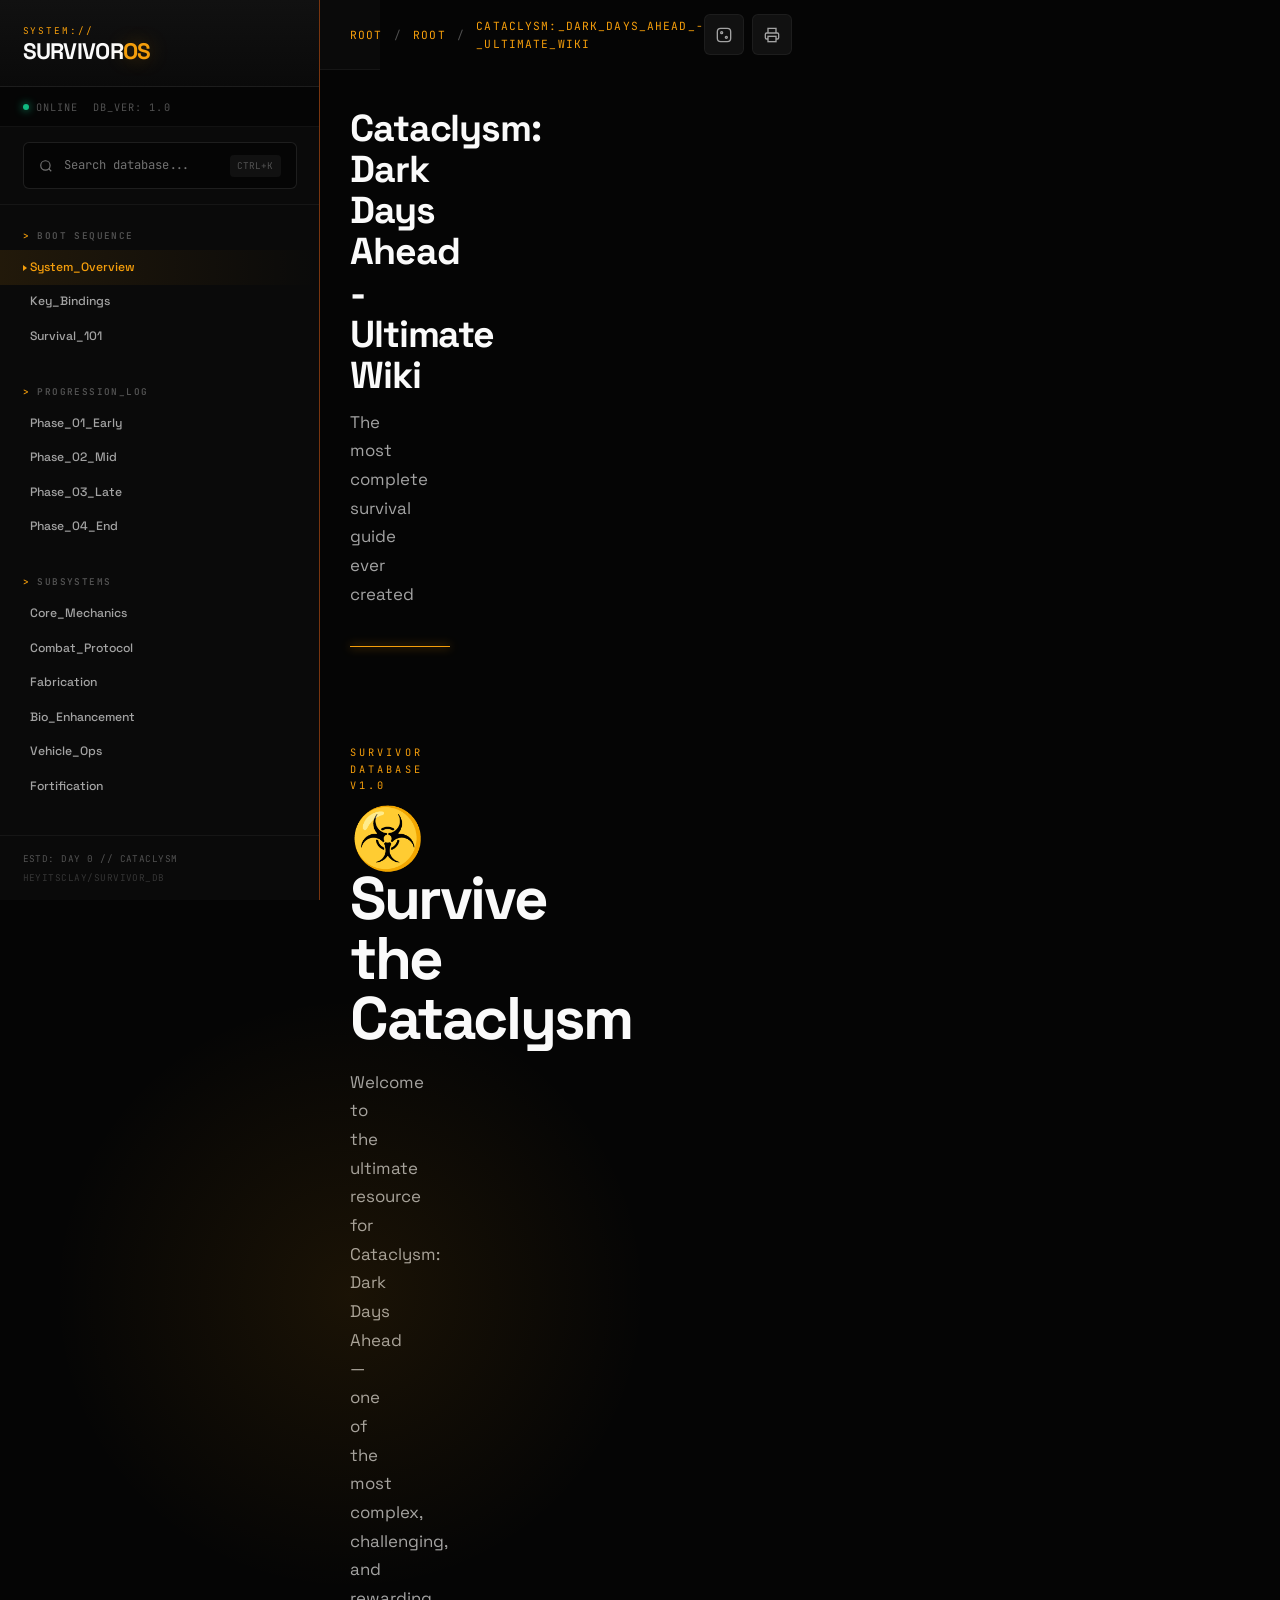
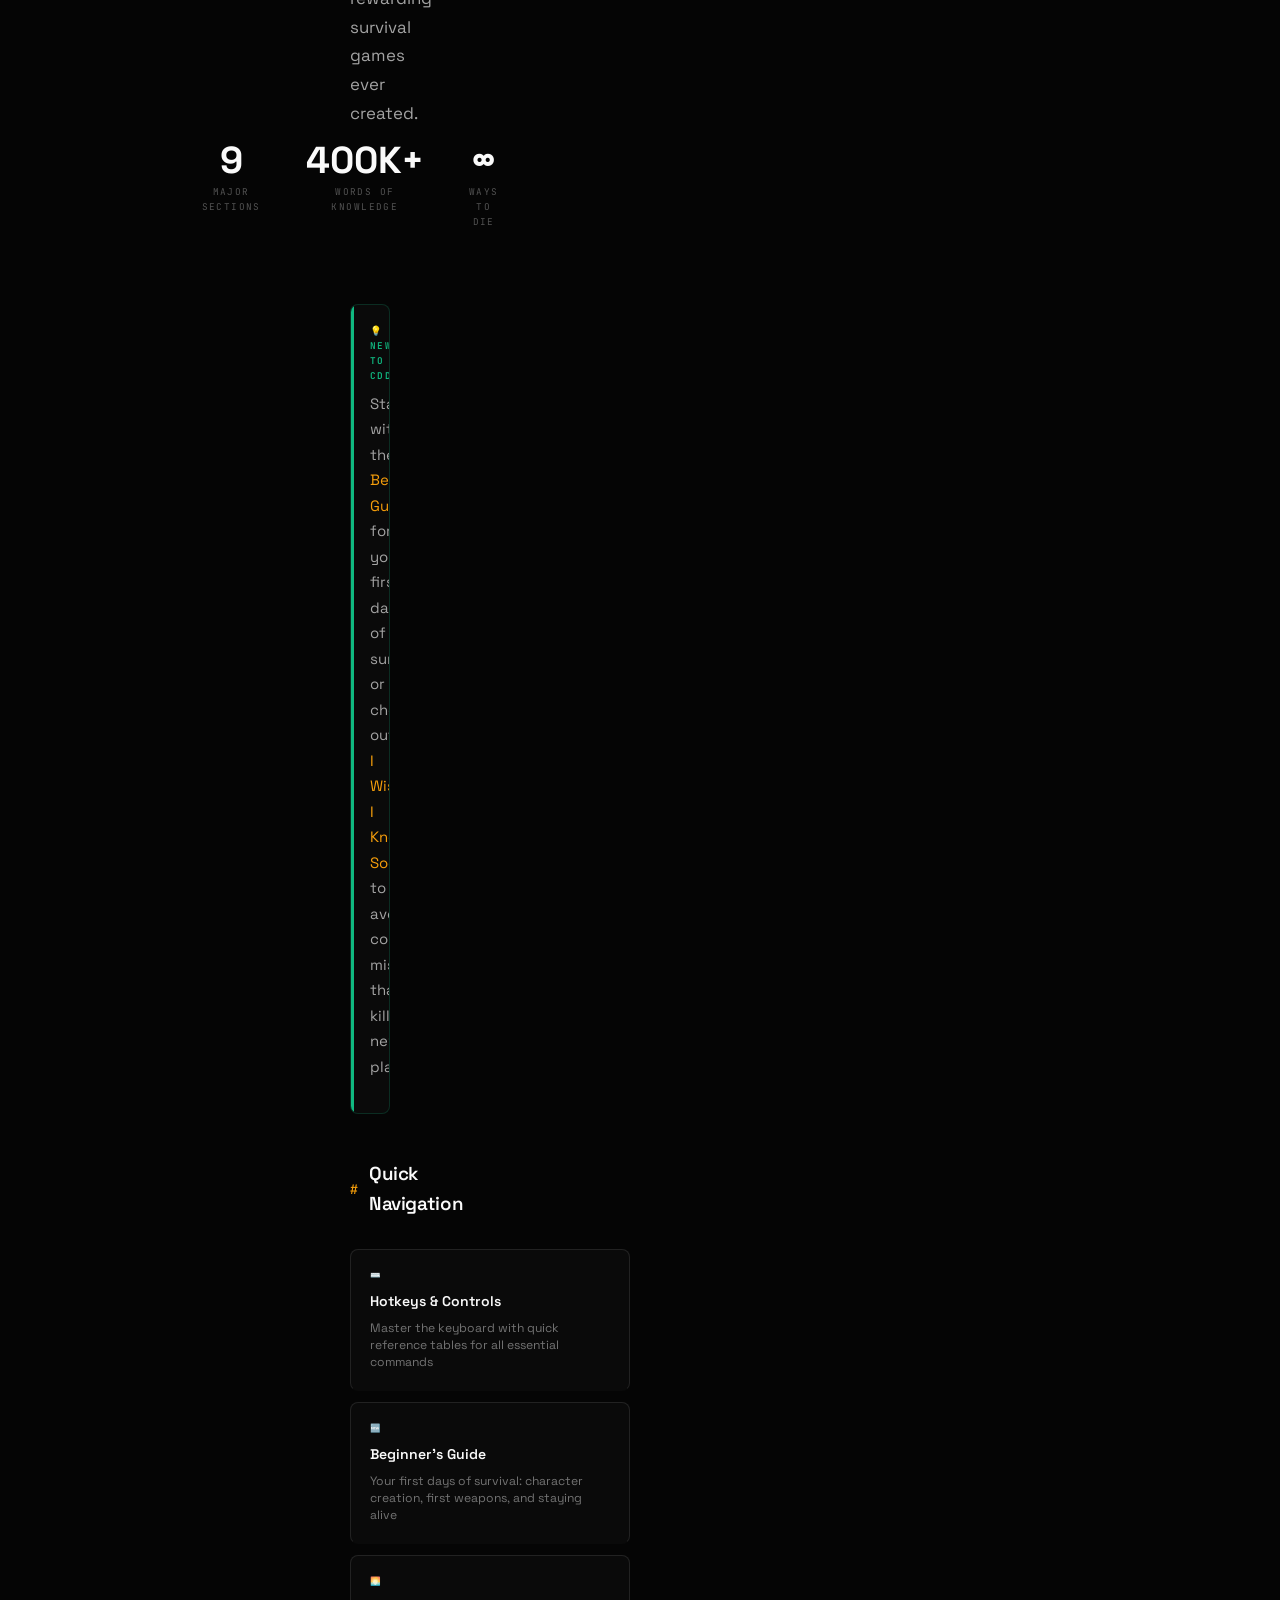
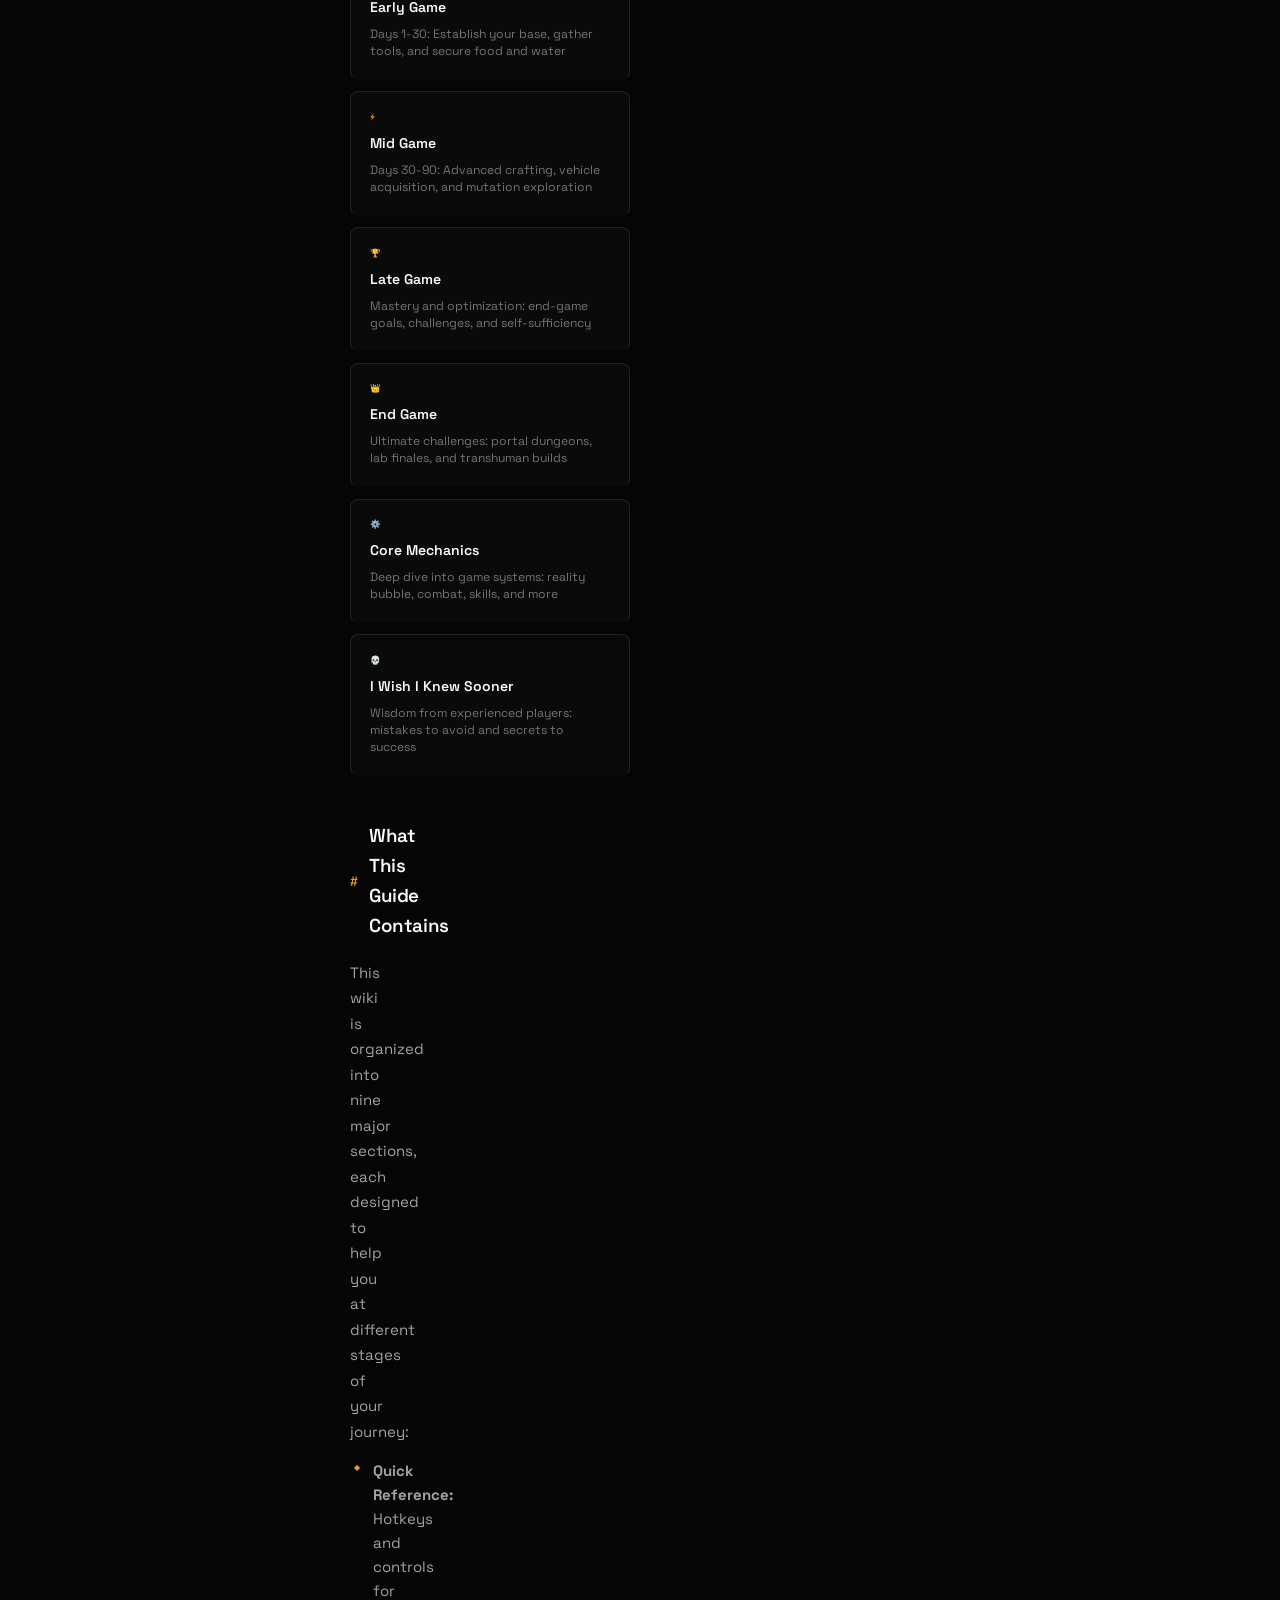
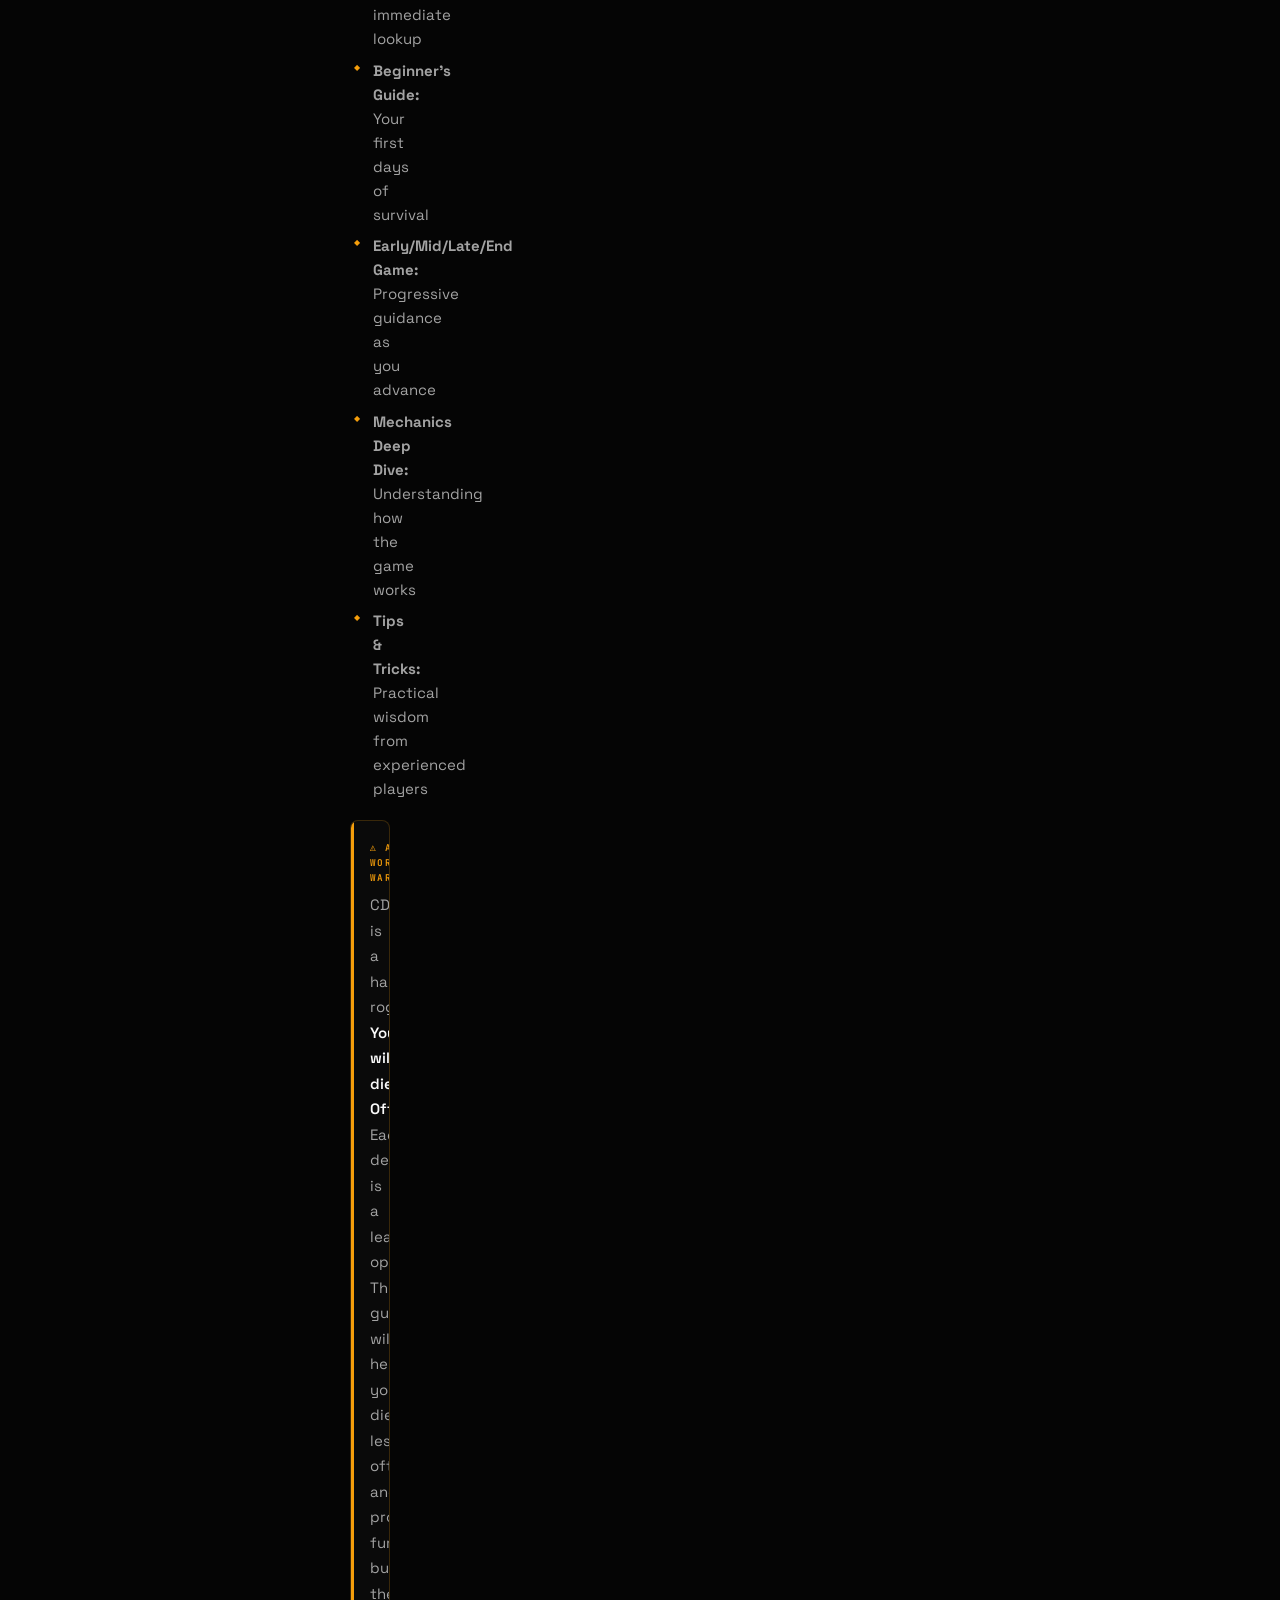
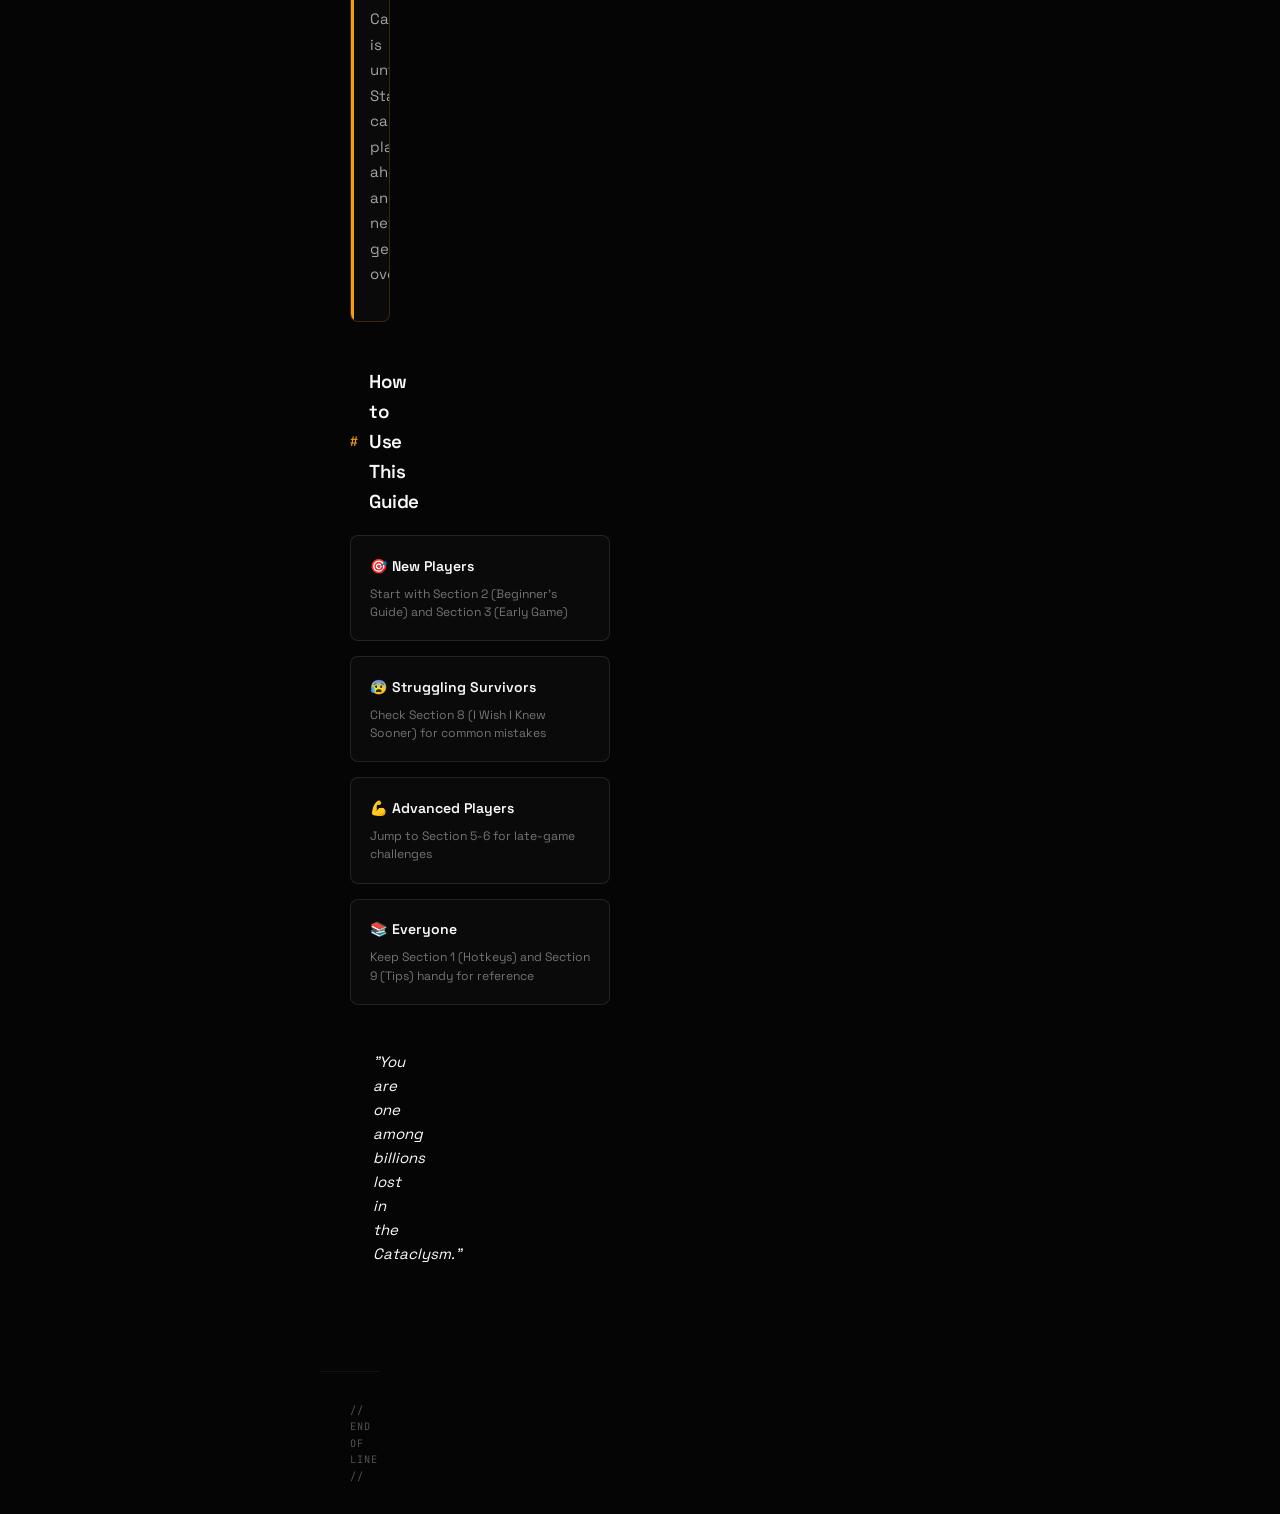
==== commit 44ec535c: "Redesign: Survivor's Terminal aesthetic - industrial dark UI with amber accents and terminal styling" ====
--- a/index.html
+++ b/index.html
@@ -3,113 +3,128 @@
 <head>
     <meta charset="UTF-8">
     <meta name="viewport" content="width=device-width, initial-scale=1.0">
-    <title>CDDA Wiki</title>
-    <meta name="description" content="The ultimate survival guide for Cataclysm: Dark Days Ahead">
+    <title>SURVIVOR'S TERMINAL // CDDA</title>
+    <meta name="description" content="Cataclysm: Dark Days Ahead - Survival Database">
     <link rel="stylesheet" href="styles.css">
-    <link rel="preconnect" href="https://fonts.googleapis.com">
-    <link rel="preconnect" href="https://fonts.gstatic.com" crossorigin>
-    <link href="https://fonts.googleapis.com/css2?family=Inter:wght@300;400;500;600;700;800&family=JetBrains+Mono:wght@400;500&display=swap" rel="stylesheet">
 </head>
 <body>
     <div class="wiki-container">
-        <!-- Sidebar Navigation -->
+        <!-- Sidebar Terminal Panel -->
         <aside class="sidebar" id="sidebar">
             <div class="sidebar-header">
-                <h1 class="logo">
-                    <span class="logo-icon">◈</span>
-                    <span class="logo-text">CDDA Wiki</span>
-                </h1>
-                <button class="mobile-menu-toggle" id="mobileMenuToggle" aria-label="Toggle menu">
-                    <svg width="20" height="20" viewBox="0 0 24 24" fill="none" stroke="currentColor" stroke-width="2" stroke-linecap="round" stroke-linejoin="round"><line x1="3" y1="12" x2="21" y2="12"></line><line x1="3" y1="6" x2="21" y2="6"></line><line x1="3" y1="18" x2="21" y2="18"></line></svg>
+                <div class="logo">
+                    <span class="logo-prompt">SYSTEM://</span>
+                    <span class="logo-text">SURVIVOR<span>OS</span></span>
+                </div>
+                <button class="mobile-menu-toggle" id="mobileMenuToggle" aria-label="Menu">
+                    <svg width="20" height="20" viewBox="0 0 24 24" fill="none" stroke="currentColor" stroke-width="2"><line x1="3" y1="6" x2="21" y2="6"/><line x1="3" y1="12" x2="21" y2="12"/><line x1="3" y1="18" x2="21" y2="18"/></svg>
                 </button>
+            </div>
+
+            <div class="system-status">
+                <div class="status-item">
+                    <div class="status-indicator"></div>
+                    <span>Online</span>
+                </div>
+                <div class="status-item">
+                    <span>DB_VER: 1.0</span>
+                </div>
             </div>
             
             <div class="search-box">
-                <input type="text" id="searchInput" placeholder="Search..." readonly>
-                <button id="searchBtn" aria-label="Search">
-                    <svg width="16" height="16" viewBox="0 0 24 24" fill="none" stroke="currentColor" stroke-width="2" stroke-linecap="round" stroke-linejoin="round"><circle cx="11" cy="11" r="8"></circle><line x1="21" y1="21" x2="16.65" y2="16.65"></line></svg>
-                </button>
+                <div class="search-trigger" id="searchTrigger">
+                    <svg width="14" height="14" viewBox="0 0 24 24" fill="none" stroke="currentColor" stroke-width="2"><circle cx="11" cy="11" r="8"/><line x1="21" y1="21" x2="16.65" y2="16.65"/></svg>
+                    <span>Search database...</span>
+                    <span class="search-shortcut">CTRL+K</span>
+                </div>
             </div>
             
             <nav class="nav-menu" id="navMenu">
                 <div class="nav-section">
-                    <h3>Getting Started</h3>
+                    <div class="nav-section-title">Boot Sequence</div>
                     <ul>
-                        <li><a href="#introduction" class="nav-link" data-section="introduction">Introduction</a></li>
-                        <li><a href="#hotkeys" class="nav-link" data-section="hotkeys">Hotkeys & Controls</a></li>
-                        <li><a href="#beginner-guide" class="nav-link" data-section="beginner-guide">Beginner's Guide</a></li>
+                        <li><a href="#introduction" class="nav-link" data-section="introduction">System_Overview</a></li>
+                        <li><a href="#hotkeys" class="nav-link" data-section="hotkeys">Key_Bindings</a></li>
+                        <li><a href="#beginner-guide" class="nav-link" data-section="beginner-guide">Survival_101</a></li>
                     </ul>
                 </div>
                 
                 <div class="nav-section">
-                    <h3>Game Stages</h3>
+                    <div class="nav-section-title">Progression_Log</div>
                     <ul>
-                        <li><a href="#early-game" class="nav-link" data-section="early-game">Early Game</a></li>
-                        <li><a href="#mid-game" class="nav-link" data-section="mid-game">Mid Game</a></li>
-                        <li><a href="#late-game" class="nav-link" data-section="late-game">Late Game</a></li>
-                        <li><a href="#end-game" class="nav-link" data-section="end-game">End Game</a></li>
+                        <li><a href="#early-game" class="nav-link" data-section="early-game">Phase_01_Early</a></li>
+                        <li><a href="#mid-game" class="nav-link" data-section="mid-game">Phase_02_Mid</a></li>
+                        <li><a href="#late-game" class="nav-link" data-section="late-game">Phase_03_Late</a></li>
+                        <li><a href="#end-game" class="nav-link" data-section="end-game">Phase_04_End</a></li>
                     </ul>
                 </div>
                 
                 <div class="nav-section">
-                    <h3>Core Systems</h3>
+                    <div class="nav-section-title">Subsystems</div>
                     <ul>
-                        <li><a href="#mechanics" class="nav-link" data-section="mechanics">Core Mechanics</a></li>
-                        <li><a href="#combat" class="nav-link" data-section="combat">Combat</a></li>
-                        <li><a href="#crafting" class="nav-link" data-section="crafting">Crafting</a></li>
-                        <li><a href="#mutations" class="nav-link" data-section="mutations">Mutations & CBMs</a></li>
-                        <li><a href="#vehicles" class="nav-link" data-section="vehicles">Vehicles</a></li>
-                        <li><a href="#base-building" class="nav-link" data-section="base-building">Base Building</a></li>
+                        <li><a href="#mechanics" class="nav-link" data-section="mechanics">Core_Mechanics</a></li>
+                        <li><a href="#combat" class="nav-link" data-section="combat">Combat_Protocol</a></li>
+                        <li><a href="#crafting" class="nav-link" data-section="crafting">Fabrication</a></li>
+                        <li><a href="#mutations" class="nav-link" data-section="mutations">Bio_Enhancement</a></li>
+                        <li><a href="#vehicles" class="nav-link" data-section="vehicles">Vehicle_Ops</a></li>
+                        <li><a href="#base-building" class="nav-link" data-section="base-building">Fortification</a></li>
                     </ul>
                 </div>
                 
                 <div class="nav-section">
-                    <h3>Reference</h3>
+                    <div class="nav-section-title">Data_Archive</div>
                     <ul>
-                        <li><a href="#iwishiknew" class="nav-link" data-section="iwishiknew">I Wish I Knew Sooner</a></li>
-                        <li><a href="#tips" class="nav-link" data-section="tips">Tips & Tricks</a></li>
-                        <li><a href="#cheat-sheet" class="nav-link" data-section="cheat-sheet">Cheat Sheet</a></li>
+                        <li><a href="#iwishiknew" class="nav-link" data-section="iwishiknew">Lessons_Learned</a></li>
+                        <li><a href="#tips" class="nav-link" data-section="tips">Field_Notes</a></li>
+                        <li><a href="#cheat-sheet" class="nav-link" data-section="cheat-sheet">Quick_Reference</a></li>
                     </ul>
                 </div>
             </nav>
+
+            <div class="sidebar-footer">
+                <div>ESTD: Day 0 // Cataclysm</div>
+                <div style="margin-top: 4px; opacity: 0.6;">HeyitsClay/SURVIVOR_DB</div>
+            </div>
         </aside>
 
-        <!-- Main Content Area -->
+        <!-- Main Viewport -->
         <main class="main-content">
-            <!-- Breadcrumb & Header -->
+            <!-- Top Bar -->
             <header class="content-header">
                 <div class="breadcrumb" id="breadcrumb">
-                    <span class="breadcrumb-item">Home</span>
+                    <span class="breadcrumb-item">ROOT</span>
+                    <span class="breadcrumb-separator">/</span>
+                    <span class="breadcrumb-item">DATABASE</span>
                 </div>
                 <div class="header-actions">
-                    <button id="randomPage" class="btn-icon" title="Random page">
-                        <svg width="16" height="16" viewBox="0 0 24 24" fill="none" stroke="currentColor" stroke-width="2" stroke-linecap="round" stroke-linejoin="round"><rect x="2" y="2" width="20" height="20" rx="5" ry="5"></rect><path d="M16 8h.01"></path><path d="M8 16h.01"></path><path d="M12 12h.01"></path></svg>
+                    <button id="randomPage" class="btn-icon" title="Random Entry">
+                        <svg width="16" height="16" viewBox="0 0 24 24" fill="none" stroke="currentColor" stroke-width="2"><rect x="2" y="2" width="20" height="20" rx="5"/><circle cx="8.5" cy="8.5" r="1.5"/><circle cx="15.5" cy="15.5" r="1.5"/></svg>
                     </button>
-                    <button id="printPage" class="btn-icon" title="Print page">
-                        <svg width="16" height="16" viewBox="0 0 24 24" fill="none" stroke="currentColor" stroke-width="2" stroke-linecap="round" stroke-linejoin="round"><polyline points="6 9 6 2 18 2 18 9"></polyline><path d="M6 18H4a2 2 0 0 1-2-2v-5a2 2 0 0 1 2-2h16a2 2 0 0 1 2 2v5a2 2 0 0 1-2 2h-2"></path><rect x="6" y="14" width="12" height="8"></rect></svg>
+                    <button id="printPage" class="btn-icon" title="Print Data">
+                        <svg width="16" height="16" viewBox="0 0 24 24" fill="none" stroke="currentColor" stroke-width="2"><polyline points="6 9 6 2 18 2 18 9"/><path d="M6 18H4a2 2 0 0 1-2-2v-5a2 2 0 0 1 2-2h16a2 2 0 0 1 2 2v5a2 2 0 0 1-2 2h-2"/><rect x="6" y="14" width="12" height="8"/></svg>
                     </button>
                 </div>
             </header>
 
-            <!-- Content Container -->
+            <!-- Content Viewport -->
             <div class="content-body" id="contentBody">
                 <!-- Dynamic content loads here -->
             </div>
 
-            <!-- Footer -->
+            <!-- System Footer -->
             <footer class="wiki-footer">
-                <p>CDDA Ultimate Wiki · Community Knowledge</p>
+                <span>// END OF LINE //</span>
             </footer>
         </main>
 
-        <!-- Search Overlay -->
+        <!-- Search Interface -->
         <div class="search-overlay" id="searchOverlay">
             <div class="search-modal">
-                <div class="search-header">
-                    <svg width="20" height="20" viewBox="0 0 24 24" fill="none" stroke="currentColor" stroke-width="2" stroke-linecap="round" stroke-linejoin="round" style="color: var(--text-tertiary);"><circle cx="11" cy="11" r="8"></circle><line x1="21" y1="21" x2="16.65" y2="16.65"></line></svg>
-                    <input type="text" id="globalSearch" placeholder="Search wiki..." autocomplete="off">
-                    <button id="closeSearch" aria-label="Close search">
-                        <svg width="20" height="20" viewBox="0 0 24 24" fill="none" stroke="currentColor" stroke-width="2" stroke-linecap="round" stroke-linejoin="round"><line x1="18" y1="6" x2="6" y2="18"></line><line x1="6" y1="6" x2="18" y2="18"></line></svg>
+                <div class="search-input-wrapper">
+                    <svg width="20" height="20" viewBox="0 0 24 24" fill="none" stroke="currentColor" stroke-width="2" style="color: var(--accent);"><circle cx="11" cy="11" r="8"/><line x1="21" y1="21" x2="16.65" y2="16.65"/></svg>
+                    <input type="text" id="globalSearch" placeholder="Query database..." autocomplete="off">
+                    <button class="search-close" id="closeSearch">
+                        <svg width="20" height="20" viewBox="0 0 24 24" fill="none" stroke="currentColor" stroke-width="2"><line x1="18" y1="6" x2="6" y2="18"/><line x1="6" y1="6" x2="18" y2="18"/></svg>
                     </button>
                 </div>
                 <div class="search-results" id="searchResults"></div>
--- a/styles.css
+++ b/styles.css
@@ -1,1130 +1,1194 @@
 /* ========================================
-   CDDA Ultimate Wiki - Sleek Minimal Design
+   CDDA SURVIVOR'S TERMINAL
+   A radical departure from wiki conventions
    ======================================== */
 
+@import url('https://fonts.googleapis.com/css2?family=JetBrains+Mono:wght@300;400;500;600;700&family=Space+Grotesk:wght@300;400;500;600;700&display=swap');
+
 :root {
-    /* Color Palette - Dark Minimal */
-    --bg-primary: #0a0a0b;
-    --bg-secondary: #111113;
-    --bg-tertiary: #18181b;
-    --bg-elevated: #1c1c1f;
-    --bg-hover: #27272a;
-    
-    /* Text Colors */
-    --text-primary: #fafafa;
-    --text-secondary: #a1a1aa;
-    --text-tertiary: #71717a;
-    --text-muted: #52525b;
-    
-    /* Accent Colors - Subtle */
-    --accent: #22d3ee;
-    --accent-hover: #67e8f9;
-    --accent-dim: rgba(34, 211, 238, 0.1);
-    
-    /* Semantic Colors - Muted */
-    --success: #4ade80;
-    --warning: #fbbf24;
-    --danger: #f87171;
-    --info: #60a5fa;
-    
-    /* Borders */
-    --border: rgba(255, 255, 255, 0.06);
-    --border-strong: rgba(255, 255, 255, 0.1);
-    
-    /* Typography */
-    --font-sans: 'Inter', -apple-system, BlinkMacSystemFont, 'Segoe UI', sans-serif;
-    --font-mono: 'JetBrains Mono', 'SF Mono', Consolas, monospace;
-    
-    /* Spacing Scale */
-    --space-1: 0.25rem;
-    --space-2: 0.5rem;
-    --space-3: 0.75rem;
-    --space-4: 1rem;
-    --space-5: 1.25rem;
-    --space-6: 1.5rem;
-    --space-8: 2rem;
-    --space-10: 2.5rem;
-    --space-12: 3rem;
-    --space-16: 4rem;
-    --space-20: 5rem;
-    
-    /* Transitions */
-    --transition-fast: 150ms cubic-bezier(0.4, 0, 0.2, 1);
-    --transition-base: 250ms cubic-bezier(0.4, 0, 0.2, 1);
-    --transition-slow: 350ms cubic-bezier(0.4, 0, 0.2, 1);
-    
-    /* Shadows */
-    --shadow-sm: 0 1px 2px 0 rgba(0, 0, 0, 0.3);
-    --shadow-md: 0 4px 6px -1px rgba(0, 0, 0, 0.4);
-    --shadow-lg: 0 10px 15px -3px rgba(0, 0, 0, 0.5);
-    --shadow-glow: 0 0 20px rgba(34, 211, 238, 0.15);
-    
-    /* Layout */
-    --sidebar-width: 260px;
-    --header-height: 64px;
-    --max-content-width: 800px;
-    
-    /* Radius */
-    --radius-sm: 6px;
-    --radius-md: 8px;
-    --radius-lg: 12px;
-    --radius-xl: 16px;
+  /* Core Palette - Industrial Dark */
+  --bg-primary: #050505;
+  --bg-secondary: #0a0a0a;
+  --bg-tertiary: #111111;
+  --bg-elevated: #161616;
+  --bg-hover: #1c1c1c;
+  
+  /* Accent - Amber Alert */
+  --accent: #f59e0b;
+  --accent-dim: #78350f;
+  --accent-glow: rgba(245, 158, 11, 0.3);
+  
+  /* Secondary Accent - Cyan */
+  --secondary: #06b6d4;
+  --secondary-dim: rgba(6, 182, 212, 0.1);
+  
+  /* Text Hierarchy */
+  --text-primary: #fafafa;
+  --text-secondary: #a3a3a3;
+  --text-tertiary: #737373;
+  --text-muted: #525252;
+  
+  /* Alert Colors */
+  --danger: #ef4444;
+  --warning: #f59e0b;
+  --success: #10b981;
+  --info: #06b6d4;
+  
+  /* Typography */
+  --font-display: 'Space Grotesk', sans-serif;
+  --font-mono: 'JetBrains Mono', monospace;
+  
+  /* Spacing */
+  --space-1: 0.25rem;
+  --space-2: 0.5rem;
+  --space-3: 0.75rem;
+  --space-4: 1rem;
+  --space-5: 1.25rem;
+  --space-6: 1.5rem;
+  --space-8: 2rem;
+  --space-10: 2.5rem;
+  --space-12: 3rem;
+  --space-16: 4rem;
+  --space-20: 5rem;
+  
+  /* Layout */
+  --sidebar-width: 320px;
+  --header-height: 70px;
+  --max-content: 900px;
+  
+  /* Transitions */
+  --transition-fast: 150ms cubic-bezier(0.4, 0, 0.2, 1);
+  --transition-base: 300ms cubic-bezier(0.4, 0, 0.2, 1);
+  --transition-slow: 500ms cubic-bezier(0.4, 0, 0.2, 1);
+  
+  /* Borders */
+  --border-thin: 1px solid rgba(255, 255, 255, 0.05);
+  --border-medium: 1px solid rgba(255, 255, 255, 0.1);
+  --border-accent: 1px solid var(--accent-dim);
+  
+  /* Effects */
+  --glow-accent: 0 0 40px rgba(245, 158, 11, 0.15);
+  --glow-text: 0 0 20px rgba(245, 158, 11, 0.3);
 }
 
 /* ========================================
-   Base Reset
+   Base & Reset
    ======================================== */
 
 *, *::before, *::after {
-    box-sizing: border-box;
-    margin: 0;
-    padding: 0;
+  box-sizing: border-box;
+  margin: 0;
+  padding: 0;
 }
 
 html {
-    font-size: 16px;
-    -webkit-font-smoothing: antialiased;
-    -moz-osx-font-smoothing: grayscale;
-    scroll-behavior: smooth;
+  font-size: 15px;
+  -webkit-font-smoothing: antialiased;
+  -moz-osx-font-smoothing: grayscale;
+  scroll-behavior: smooth;
 }
 
 body {
-    font-family: var(--font-sans);
-    background-color: var(--bg-primary);
-    color: var(--text-primary);
-    line-height: 1.6;
-    min-height: 100vh;
-    overflow-x: hidden;
+  font-family: var(--font-display);
+  background: var(--bg-primary);
+  color: var(--text-primary);
+  line-height: 1.6;
+  min-height: 100vh;
+  overflow-x: hidden;
+}
+
+/* Custom Selection */
+::selection {
+  background: var(--accent);
+  color: var(--bg-primary);
+}
+
+/* Scrollbar */
+::-webkit-scrollbar {
+  width: 6px;
+  height: 6px;
+}
+
+::-webkit-scrollbar-track {
+  background: var(--bg-primary);
+}
+
+::-webkit-scrollbar-thumb {
+  background: var(--bg-elevated);
+  border-radius: 3px;
+}
+
+::-webkit-scrollbar-thumb:hover {
+  background: var(--accent-dim);
 }
 
 /* ========================================
-   Layout Container
+   Layout Grid
    ======================================== */
 
 .wiki-container {
-    display: flex;
-    min-height: 100vh;
+  display: grid;
+  grid-template-columns: var(--sidebar-width) 1fr;
+  min-height: 100vh;
 }
 
 /* ========================================
-   Sidebar - Minimal Glass Effect
+   Sidebar - Terminal Panel
    ======================================== */
 
 .sidebar {
-    width: var(--sidebar-width);
-    background: linear-gradient(180deg, var(--bg-secondary) 0%, var(--bg-primary) 100%);
-    border-right: 1px solid var(--border);
-    position: fixed;
-    height: 100vh;
-    overflow-y: auto;
-    overflow-x: hidden;
-    z-index: 100;
-    transition: transform var(--transition-base);
-}
-
-.sidebar::-webkit-scrollbar {
-    width: 4px;
-}
-
-.sidebar::-webkit-scrollbar-track {
-    background: transparent;
-}
-
-.sidebar::-webkit-scrollbar-thumb {
-    background: var(--border-strong);
-    border-radius: 2px;
-}
-
-/* Sidebar Header */
+  background: var(--bg-secondary);
+  border-right: var(--border-accent);
+  position: fixed;
+  height: 100vh;
+  width: var(--sidebar-width);
+  overflow-y: auto;
+  z-index: 100;
+  display: flex;
+  flex-direction: column;
+}
+
+/* Header Strip */
 .sidebar-header {
-    padding: var(--space-6);
-    border-bottom: 1px solid var(--border);
-    display: flex;
-    align-items: center;
-    justify-content: space-between;
-    background: rgba(10, 10, 11, 0.8);
-    backdrop-filter: blur(12px);
-    position: sticky;
-    top: 0;
-    z-index: 10;
+  padding: var(--space-6);
+  border-bottom: var(--border-thin);
+  display: flex;
+  align-items: center;
+  justify-content: space-between;
+  background: linear-gradient(180deg, var(--bg-tertiary) 0%, var(--bg-secondary) 100%);
 }
 
 .logo {
-    display: flex;
-    align-items: center;
-    gap: var(--space-3);
-    font-size: 1.125rem;
-    font-weight: 600;
-    letter-spacing: -0.02em;
-    color: var(--text-primary);
-}
-
-.logo-icon {
-    font-size: 1.5rem;
-    filter: drop-shadow(0 0 8px rgba(34, 211, 238, 0.4));
+  display: flex;
+  flex-direction: column;
+  gap: var(--space-1);
+}
+
+.logo-prompt {
+  font-family: var(--font-mono);
+  font-size: 0.625rem;
+  color: var(--accent);
+  text-transform: uppercase;
+  letter-spacing: 0.2em;
+}
+
+.logo-text {
+  font-family: var(--font-display);
+  font-size: 1.5rem;
+  font-weight: 700;
+  letter-spacing: -0.03em;
+  color: var(--text-primary);
+  line-height: 1;
+}
+
+.logo-text span {
+  color: var(--accent);
+  text-shadow: var(--glow-text);
 }
 
 .mobile-menu-toggle {
-    display: none;
-    background: none;
-    border: none;
-    color: var(--text-secondary);
-    font-size: 1.25rem;
-    cursor: pointer;
-    padding: var(--space-2);
-    border-radius: var(--radius-md);
-    transition: all var(--transition-fast);
-}
-
-.mobile-menu-toggle:hover {
-    background: var(--bg-hover);
-    color: var(--text-primary);
-}
-
-/* Search Box */
+  display: none;
+  background: none;
+  border: none;
+  color: var(--text-secondary);
+  cursor: pointer;
+  padding: var(--space-2);
+}
+
+/* System Status */
+.system-status {
+  padding: var(--space-3) var(--space-6);
+  background: var(--bg-primary);
+  border-bottom: var(--border-thin);
+  display: flex;
+  gap: var(--space-4);
+  font-family: var(--font-mono);
+  font-size: 0.6875rem;
+  text-transform: uppercase;
+  letter-spacing: 0.1em;
+  color: var(--text-muted);
+}
+
+.status-item {
+  display: flex;
+  align-items: center;
+  gap: var(--space-2);
+}
+
+.status-indicator {
+  width: 6px;
+  height: 6px;
+  border-radius: 50%;
+  background: var(--success);
+  box-shadow: 0 0 8px var(--success);
+  animation: pulse 2s infinite;
+}
+
+@keyframes pulse {
+  0%, 100% { opacity: 1; }
+  50% { opacity: 0.5; }
+}
+
+/* Search */
 .search-box {
-    padding: var(--space-4) var(--space-6);
-    display: flex;
-    gap: var(--space-2);
-}
-
-.search-box input {
-    flex: 1;
-    background: var(--bg-tertiary);
-    border: 1px solid var(--border);
-    border-radius: var(--radius-md);
-    padding: var(--space-2) var(--space-4);
-    color: var(--text-primary);
-    font-size: 0.875rem;
-    transition: all var(--transition-fast);
-}
-
-.search-box input:focus {
-    outline: none;
-    border-color: var(--accent);
-    background: var(--bg-elevated);
-}
-
-.search-box input::placeholder {
-    color: var(--text-tertiary);
-}
-
-.search-box button {
-    background: var(--bg-tertiary);
-    border: 1px solid var(--border);
-    border-radius: var(--radius-md);
-    padding: var(--space-2) var(--space-3);
-    color: var(--text-secondary);
-    cursor: pointer;
-    transition: all var(--transition-fast);
-    font-size: 0.875rem;
-}
-
-.search-box button:hover {
-    background: var(--accent-dim);
-    border-color: var(--accent);
-    color: var(--accent);
-}
-
-/* Navigation Menu */
+  padding: var(--space-4) var(--space-6);
+  border-bottom: var(--border-thin);
+}
+
+.search-trigger {
+  display: flex;
+  align-items: center;
+  gap: var(--space-3);
+  background: var(--bg-primary);
+  border: var(--border-medium);
+  border-radius: 6px;
+  padding: var(--space-3) var(--space-4);
+  color: var(--text-tertiary);
+  font-family: var(--font-mono);
+  font-size: 0.8125rem;
+  cursor: pointer;
+  transition: all var(--transition-fast);
+  width: 100%;
+}
+
+.search-trigger:hover {
+  border-color: var(--accent-dim);
+  color: var(--text-secondary);
+}
+
+.search-shortcut {
+  margin-left: auto;
+  padding: var(--space-1) var(--space-2);
+  background: var(--bg-tertiary);
+  border-radius: 4px;
+  font-size: 0.625rem;
+  color: var(--text-muted);
+}
+
+/* Navigation */
 .nav-menu {
-    padding: var(--space-4) 0 var(--space-8);
+  flex: 1;
+  padding: var(--space-4) 0;
+  overflow-y: auto;
 }
 
 .nav-section {
-    margin-bottom: var(--space-6);
-}
-
-.nav-section h3 {
-    padding: var(--space-2) var(--space-6);
-    font-size: 0.6875rem;
-    font-weight: 600;
-    text-transform: uppercase;
-    letter-spacing: 0.08em;
-    color: var(--text-muted);
-    margin-bottom: var(--space-1);
+  margin-bottom: var(--space-6);
+}
+
+.nav-section-title {
+  padding: var(--space-2) var(--space-6);
+  font-family: var(--font-mono);
+  font-size: 0.625rem;
+  font-weight: 600;
+  text-transform: uppercase;
+  letter-spacing: 0.15em;
+  color: var(--text-muted);
+  display: flex;
+  align-items: center;
+  gap: var(--space-2);
+}
+
+.nav-section-title::before {
+  content: '>';
+  color: var(--accent);
 }
 
 .nav-section ul {
-    list-style: none;
-    padding: 0;
-}
-
-.nav-section li {
-    margin: 1px 0;
+  list-style: none;
 }
 
 .nav-link {
-    display: block;
-    padding: var(--space-2) var(--space-6);
-    color: var(--text-secondary);
-    text-decoration: none;
-    font-size: 0.8125rem;
-    font-weight: 450;
-    transition: all var(--transition-fast);
-    border-left: 2px solid transparent;
-    margin-left: 0;
+  display: block;
+  padding: var(--space-2) var(--space-6) var(--space-2) var(--space-8);
+  color: var(--text-secondary);
+  text-decoration: none;
+  font-size: 0.8125rem;
+  font-weight: 500;
+  transition: all var(--transition-fast);
+  position: relative;
+}
+
+.nav-link::before {
+  content: '';
+  position: absolute;
+  left: var(--space-6);
+  top: 50%;
+  transform: translateY(-50%);
+  width: 0;
+  height: 0;
+  border-top: 3px solid transparent;
+  border-bottom: 3px solid transparent;
+  border-left: 4px solid var(--accent);
+  opacity: 0;
+  transition: opacity var(--transition-fast);
 }
 
 .nav-link:hover {
-    color: var(--text-primary);
-    background: var(--bg-tertiary);
+  color: var(--text-primary);
+  background: linear-gradient(90deg, var(--bg-tertiary) 0%, transparent 100%);
 }
 
 .nav-link.active {
-    color: var(--accent);
-    background: var(--accent-dim);
-    border-left-color: var(--accent);
+  color: var(--accent);
+  background: linear-gradient(90deg, rgba(245, 158, 11, 0.1) 0%, transparent 100%);
+}
+
+.nav-link.active::before {
+  opacity: 1;
+}
+
+/* Footer Info */
+.sidebar-footer {
+  padding: var(--space-4) var(--space-6);
+  border-top: var(--border-thin);
+  font-family: var(--font-mono);
+  font-size: 0.625rem;
+  color: var(--text-muted);
+  text-transform: uppercase;
+  letter-spacing: 0.05em;
 }
 
 /* ========================================
-   Main Content Area
+   Main Content - Viewport
    ======================================== */
 
 .main-content {
-    flex: 1;
-    margin-left: var(--sidebar-width);
-    display: flex;
-    flex-direction: column;
-    min-height: 100vh;
-}
-
-/* Content Header */
+  margin-left: var(--sidebar-width);
+  display: flex;
+  flex-direction: column;
+  min-height: 100vh;
+  background: var(--bg-primary);
+}
+
+/* Top Bar */
 .content-header {
-    height: var(--header-height);
-    background: rgba(17, 17, 19, 0.8);
-    backdrop-filter: blur(12px);
-    border-bottom: 1px solid var(--border);
-    display: flex;
-    align-items: center;
-    justify-content: space-between;
-    padding: 0 var(--space-8);
-    position: sticky;
-    top: 0;
-    z-index: 50;
+  height: var(--header-height);
+  background: var(--bg-secondary);
+  border-bottom: var(--border-thin);
+  display: flex;
+  align-items: center;
+  justify-content: space-between;
+  padding: 0 var(--space-8);
+  position: sticky;
+  top: 0;
+  z-index: 50;
 }
 
 .breadcrumb {
-    display: flex;
-    align-items: center;
-    gap: var(--space-2);
-    font-size: 0.8125rem;
-    color: var(--text-tertiary);
+  display: flex;
+  align-items: center;
+  gap: var(--space-3);
+  font-family: var(--font-mono);
+  font-size: 0.75rem;
+  text-transform: uppercase;
+  letter-spacing: 0.1em;
 }
 
 .breadcrumb-item {
-    display: flex;
-    align-items: center;
-    gap: var(--space-2);
-    transition: color var(--transition-fast);
-}
-
-.breadcrumb-item a {
-    color: var(--text-tertiary);
-    text-decoration: none;
-}
-
-.breadcrumb-item a:hover {
-    color: var(--accent);
-}
-
-.breadcrumb-item:not(:last-child)::after {
-    content: '/';
-    color: var(--text-muted);
-    margin-left: var(--space-2);
-}
-
-.breadcrumb-item:last-child {
-    color: var(--text-secondary);
-    font-weight: 500;
-}
-
-/* Header Actions */
+  color: var(--text-muted);
+}
+
+.breadcrumb-item:not(:last-child) {
+  color: var(--accent);
+  cursor: pointer;
+}
+
+.breadcrumb-item:not(:last-child):hover {
+  text-decoration: underline;
+}
+
+.breadcrumb-separator {
+  color: var(--text-muted);
+}
+
 .header-actions {
-    display: flex;
-    gap: var(--space-2);
+  display: flex;
+  gap: var(--space-2);
 }
 
 .btn-icon {
-    background: var(--bg-tertiary);
-    border: 1px solid var(--border);
-    border-radius: var(--radius-md);
-    padding: var(--space-2) var(--space-3);
-    color: var(--text-secondary);
-    cursor: pointer;
-    transition: all var(--transition-fast);
-    font-size: 0.875rem;
-    display: flex;
-    align-items: center;
-    justify-content: center;
+  background: var(--bg-tertiary);
+  border: var(--border-thin);
+  border-radius: 6px;
+  padding: var(--space-3);
+  color: var(--text-secondary);
+  cursor: pointer;
+  transition: all var(--transition-fast);
+  display: flex;
+  align-items: center;
+  justify-content: center;
 }
 
 .btn-icon:hover {
-    background: var(--bg-hover);
-    border-color: var(--border-strong);
-    color: var(--text-primary);
-    transform: translateY(-1px);
-}
-
-.btn-icon:active {
+  background: var(--bg-hover);
+  border-color: var(--accent-dim);
+  color: var(--accent);
+}
+
+/* Content Area */
+.content-body {
+  flex: 1;
+  padding: var(--space-10) var(--space-8) var(--space-16);
+  max-width: var(--max-content);
+  margin: 0 auto;
+  width: 100%;
+}
+
+/* ========================================
+   Article Design - Terminal Style
+   ======================================== */
+
+.wiki-article {
+  animation: bootUp 0.5s ease-out;
+}
+
+@keyframes bootUp {
+  from {
+    opacity: 0;
+    transform: translateY(20px);
+    filter: blur(4px);
+  }
+  to {
+    opacity: 1;
     transform: translateY(0);
-}
-
-/* Content Body */
-.content-body {
-    flex: 1;
-    padding: var(--space-8) var(--space-8) var(--space-16);
-    max-width: var(--max-content-width);
-    margin: 0 auto;
-    width: 100%;
-}
-
-/* ========================================
-   Article Styles - Clean Typography
-   ======================================== */
-
-.wiki-article {
-    animation: fadeIn 0.4s ease-out;
-}
-
-@keyframes fadeIn {
-    from {
-        opacity: 0;
-        transform: translateY(8px);
-    }
-    to {
-        opacity: 1;
-        transform: translateY(0);
-    }
+    filter: blur(0);
+  }
 }
 
 /* Article Header */
 .article-header {
-    margin-bottom: var(--space-10);
-    padding-bottom: var(--space-6);
-    border-bottom: 1px solid var(--border);
+  margin-bottom: var(--space-10);
+  padding-bottom: var(--space-6);
+  border-bottom: var(--border-medium);
+  position: relative;
+}
+
+.article-header::after {
+  content: '';
+  position: absolute;
+  bottom: -1px;
+  left: 0;
+  width: 100px;
+  height: 1px;
+  background: var(--accent);
+  box-shadow: 0 0 10px var(--accent);
 }
 
 .article-header h1 {
-    font-size: 2.25rem;
-    font-weight: 700;
-    letter-spacing: -0.03em;
-    line-height: 1.2;
-    margin-bottom: var(--space-3);
-    background: linear-gradient(135deg, var(--text-primary) 0%, var(--text-secondary) 100%);
-    -webkit-background-clip: text;
-    -webkit-text-fill-color: transparent;
-    background-clip: text;
+  font-family: var(--font-display);
+  font-size: 2.5rem;
+  font-weight: 700;
+  letter-spacing: -0.03em;
+  line-height: 1.1;
+  margin-bottom: var(--space-3);
+  color: var(--text-primary);
 }
 
 .article-subtitle {
-    font-size: 1.125rem;
-    color: var(--text-secondary);
-    font-weight: 400;
-    line-height: 1.5;
-}
-
-.article-tags {
-    display: flex;
-    gap: var(--space-2);
-    margin-top: var(--space-4);
-}
-
-/* Typography */
+  font-family: var(--font-display);
+  font-size: 1.125rem;
+  color: var(--text-secondary);
+  font-weight: 400;
+}
+
+.article-meta {
+  display: flex;
+  gap: var(--space-4);
+  margin-top: var(--space-4);
+  font-family: var(--font-mono);
+  font-size: 0.6875rem;
+  text-transform: uppercase;
+  letter-spacing: 0.1em;
+  color: var(--text-muted);
+}
+
+/* Section Headers */
 .wiki-article h2 {
-    font-size: 1.5rem;
-    font-weight: 600;
-    letter-spacing: -0.02em;
-    margin-top: var(--space-12);
-    margin-bottom: var(--space-5);
-    color: var(--text-primary);
-    padding-bottom: var(--space-3);
-    border-bottom: 1px solid var(--border);
+  font-family: var(--font-display);
+  font-size: 1.25rem;
+  font-weight: 600;
+  letter-spacing: -0.02em;
+  margin-top: var(--space-12);
+  margin-bottom: var(--space-5);
+  color: var(--text-primary);
+  display: flex;
+  align-items: center;
+  gap: var(--space-3);
+}
+
+.wiki-article h2::before {
+  content: '#';
+  color: var(--accent);
+  font-family: var(--font-mono);
+  font-size: 0.875rem;
 }
 
 .wiki-article h3 {
-    font-size: 1.125rem;
-    font-weight: 600;
-    letter-spacing: -0.01em;
-    margin-top: var(--space-8);
-    margin-bottom: var(--space-4);
-    color: var(--text-primary);
+  font-family: var(--font-display);
+  font-size: 1rem;
+  font-weight: 600;
+  margin-top: var(--space-8);
+  margin-bottom: var(--space-3);
+  color: var(--text-secondary);
+  padding-left: var(--space-4);
+  border-left: 2px solid var(--accent-dim);
 }
 
 .wiki-article h4 {
-    font-size: 1rem;
-    font-weight: 600;
-    margin-top: var(--space-6);
-    margin-bottom: var(--space-3);
-    color: var(--text-secondary);
-}
-
+  font-family: var(--font-mono);
+  font-size: 0.8125rem;
+  font-weight: 600;
+  text-transform: uppercase;
+  letter-spacing: 0.05em;
+  margin-top: var(--space-6);
+  margin-bottom: var(--space-3);
+  color: var(--accent);
+}
+
+/* Paragraphs */
 .wiki-article p {
-    margin-bottom: var(--space-4);
-    color: var(--text-secondary);
-    line-height: 1.7;
-    font-size: 0.9375rem;
+  margin-bottom: var(--space-4);
+  color: var(--text-secondary);
+  line-height: 1.7;
 }
 
 .wiki-article p strong {
-    color: var(--text-primary);
-    font-weight: 600;
+  color: var(--text-primary);
+  font-weight: 600;
 }
 
 /* Links */
 .wiki-article a {
-    color: var(--accent);
-    text-decoration: none;
-    font-weight: 500;
-    transition: all var(--transition-fast);
-    border-bottom: 1px solid transparent;
+  color: var(--accent);
+  text-decoration: none;
+  border-bottom: 1px solid transparent;
+  transition: border-color var(--transition-fast);
 }
 
 .wiki-article a:hover {
-    border-bottom-color: var(--accent);
+  border-bottom-color: var(--accent);
 }
 
 /* Lists */
 .wiki-article ul,
 .wiki-article ol {
-    margin-bottom: var(--space-5);
-    padding-left: var(--space-6);
+  margin-bottom: var(--space-5);
+  padding-left: var(--space-6);
 }
 
 .wiki-article li {
-    margin-bottom: var(--space-2);
-    color: var(--text-secondary);
-    line-height: 1.6;
-    font-size: 0.9375rem;
-}
-
-.wiki-article ul li::marker {
-    color: var(--accent);
+  margin-bottom: var(--space-2);
+  color: var(--text-secondary);
+  line-height: 1.6;
+}
+
+.wiki-article ul li {
+  list-style: none;
+  position: relative;
+}
+
+.wiki-article ul li::before {
+  content: '◆';
+  position: absolute;
+  left: calc(-1 * var(--space-5));
+  color: var(--accent);
+  font-size: 0.5rem;
+  top: 0.4em;
 }
 
 .wiki-article ol li::marker {
-    color: var(--text-tertiary);
-    font-weight: 500;
-}
-
-/* Code */
+  color: var(--accent);
+  font-family: var(--font-mono);
+  font-weight: 600;
+}
+
+/* Code & Terminal Blocks */
 .wiki-article code {
-    background: var(--bg-tertiary);
-    color: var(--accent);
-    padding: var(--space-1) var(--space-2);
-    border-radius: var(--radius-sm);
-    font-family: var(--font-mono);
-    font-size: 0.8125em;
-    font-weight: 500;
-    border: 1px solid var(--border);
+  font-family: var(--font-mono);
+  background: var(--bg-tertiary);
+  color: var(--secondary);
+  padding: var(--space-1) var(--space-2);
+  border-radius: 4px;
+  font-size: 0.8125em;
+  border: var(--border-thin);
 }
 
 .wiki-article pre {
-    background: var(--bg-secondary);
-    border: 1px solid var(--border);
-    border-radius: var(--radius-lg);
-    padding: var(--space-5);
-    overflow-x: auto;
-    margin-bottom: var(--space-5);
-    font-family: var(--font-mono);
-    font-size: 0.8125rem;
-    line-height: 1.6;
+  background: var(--bg-secondary);
+  border: var(--border-medium);
+  border-radius: 8px;
+  padding: var(--space-5);
+  overflow-x: auto;
+  margin-bottom: var(--space-5);
+  font-family: var(--font-mono);
+  font-size: 0.8125rem;
+  line-height: 1.6;
+  position: relative;
+}
+
+.wiki-article pre::before {
+  content: 'TERMINAL';
+  position: absolute;
+  top: var(--space-2);
+  right: var(--space-3);
+  font-size: 0.5rem;
+  color: var(--text-muted);
+  letter-spacing: 0.2em;
 }
 
 .wiki-article pre code {
-    background: none;
-    color: var(--text-secondary);
-    padding: 0;
-    border: none;
-    font-size: inherit;
-}
-
-/* Tables */
-.wiki-table-container {
-    overflow-x: auto;
-    margin-bottom: var(--space-6);
-    border-radius: var(--radius-lg);
-    border: 1px solid var(--border);
+  background: none;
+  color: var(--text-secondary);
+  padding: 0;
+  border: none;
+  font-size: inherit;
+}
+
+/* Alert Boxes - Terminal Style */
+.alert {
+  border-radius: 8px;
+  padding: var(--space-5);
+  margin-bottom: var(--space-6);
+  border: var(--border-medium);
+  background: var(--bg-secondary);
+  position: relative;
+  overflow: hidden;
+}
+
+.alert::before {
+  content: '';
+  position: absolute;
+  left: 0;
+  top: 0;
+  bottom: 0;
+  width: 3px;
+}
+
+.alert-header {
+  font-family: var(--font-mono);
+  font-size: 0.625rem;
+  font-weight: 600;
+  text-transform: uppercase;
+  letter-spacing: 0.15em;
+  margin-bottom: var(--space-2);
+  display: flex;
+  align-items: center;
+  gap: var(--space-2);
+}
+
+.alert-content {
+  color: var(--text-secondary);
+  font-size: 0.875rem;
+  line-height: 1.6;
+}
+
+.alert-content p:last-child {
+  margin-bottom: 0;
+}
+
+.alert.tip { border-color: rgba(16, 185, 129, 0.2); }
+.alert.tip::before { background: var(--success); }
+.alert.tip .alert-header { color: var(--success); }
+
+.alert.warning { border-color: rgba(245, 158, 11, 0.2); }
+.alert.warning::before { background: var(--warning); }
+.alert.warning .alert-header { color: var(--warning); }
+
+.alert.danger { border-color: rgba(239, 68, 68, 0.2); }
+.alert.danger::before { background: var(--danger); }
+.alert.danger .alert-header { color: var(--danger); }
+
+.alert.info { border-color: rgba(6, 182, 212, 0.2); }
+.alert.info::before { background: var(--info); }
+.alert.info .alert-header { color: var(--info); }
+
+/* Data Tables */
+.data-table {
+  overflow-x: auto;
+  border: var(--border-medium);
+  border-radius: 8px;
+  margin-bottom: var(--space-6);
 }
 
 .wiki-article table {
-    width: 100%;
-    border-collapse: separate;
-    border-spacing: 0;
-    font-size: 0.8125rem;
+  width: 100%;
+  border-collapse: collapse;
+  font-size: 0.8125rem;
 }
 
 .wiki-article th {
-    background: var(--bg-tertiary);
-    font-weight: 600;
-    color: var(--text-primary);
-    text-align: left;
-    padding: var(--space-3) var(--space-4);
-    border-bottom: 1px solid var(--border-strong);
+  background: var(--bg-tertiary);
+  font-family: var(--font-mono);
+  font-weight: 600;
+  text-transform: uppercase;
+  font-size: 0.625rem;
+  letter-spacing: 0.1em;
+  color: var(--text-muted);
+  text-align: left;
+  padding: var(--space-3) var(--space-4);
+  border-bottom: var(--border-medium);
 }
 
 .wiki-article td {
-    color: var(--text-secondary);
-    padding: var(--space-3) var(--space-4);
-    border-bottom: 1px solid var(--border);
+  color: var(--text-secondary);
+  padding: var(--space-3) var(--space-4);
+  border-bottom: var(--border-thin);
 }
 
 .wiki-article tr:last-child td {
-    border-bottom: none;
+  border-bottom: none;
 }
 
 .wiki-article tr:hover td {
-    background: var(--bg-tertiary);
-}
-
-/* Info Boxes - Minimal Cards */
-.info-box {
-    border-radius: var(--radius-lg);
-    padding: var(--space-5);
-    margin-bottom: var(--space-6);
-    border: 1px solid var(--border);
-    background: var(--bg-secondary);
-    position: relative;
-    overflow: hidden;
-}
-
-.info-box::before {
-    content: '';
-    position: absolute;
-    left: 0;
-    top: 0;
-    bottom: 0;
-    width: 3px;
-}
-
-.info-box.tip::before { background: var(--success); }
-.info-box.warning::before { background: var(--warning); }
-.info-box.danger::before { background: var(--danger); }
-.info-box.info::before { background: var(--accent); }
-
-.info-box-title {
-    font-weight: 600;
-    margin-bottom: var(--space-2);
-    display: flex;
-    align-items: center;
-    gap: var(--space-2);
-    font-size: 0.8125rem;
-    text-transform: uppercase;
-    letter-spacing: 0.05em;
-}
-
-.info-box.tip .info-box-title { color: var(--success); }
-.info-box.warning .info-box-title { color: var(--warning); }
-.info-box.danger .info-box-title { color: var(--danger); }
-.info-box.info .info-box-title { color: var(--accent); }
-
-.info-box p {
-    margin: 0;
-    color: var(--text-secondary);
-    font-size: 0.875rem;
-}
-
-.info-box p:last-child {
-    margin-bottom: 0;
-}
-
-/* Cards */
+  background: var(--bg-tertiary);
+}
+
+/* Cards - Data Modules */
 .card-grid {
-    display: grid;
-    grid-template-columns: repeat(auto-fill, minmax(240px, 1fr));
-    gap: var(--space-4);
-    margin-bottom: var(--space-8);
+  display: grid;
+  grid-template-columns: repeat(auto-fill, minmax(260px, 1fr));
+  gap: var(--space-4);
+  margin-bottom: var(--space-8);
 }
 
 .card {
-    background: var(--bg-secondary);
-    border: 1px solid var(--border);
-    border-radius: var(--radius-lg);
-    padding: var(--space-5);
-    transition: all var(--transition-base);
-    cursor: default;
+  background: var(--bg-secondary);
+  border: var(--border-medium);
+  border-radius: 8px;
+  padding: var(--space-5);
+  transition: all var(--transition-base);
+  position: relative;
+  overflow: hidden;
+}
+
+.card::before {
+  content: '';
+  position: absolute;
+  top: 0;
+  left: 0;
+  right: 0;
+  height: 1px;
+  background: linear-gradient(90deg, transparent, var(--accent-dim), transparent);
+  opacity: 0;
+  transition: opacity var(--transition-fast);
 }
 
 .card:hover {
-    border-color: var(--border-strong);
-    transform: translateY(-2px);
-    box-shadow: var(--shadow-md);
+  border-color: var(--accent-dim);
+  transform: translateY(-2px);
+}
+
+.card:hover::before {
+  opacity: 1;
 }
 
 .card-title {
-    font-size: 0.9375rem;
-    font-weight: 600;
-    margin-bottom: var(--space-2);
-    color: var(--text-primary);
+  font-family: var(--font-display);
+  font-size: 0.9375rem;
+  font-weight: 600;
+  margin-bottom: var(--space-2);
+  color: var(--text-primary);
 }
 
 .card-desc {
-    font-size: 0.8125rem;
-    color: var(--text-tertiary);
-    line-height: 1.5;
-}
-
-/* Section Cards (Homepage) */
-.section-grid {
-    display: grid;
-    grid-template-columns: repeat(auto-fill, minmax(260px, 1fr));
-    gap: var(--space-4);
-    margin-top: var(--space-8);
-}
-
-.section-card {
-    background: var(--bg-secondary);
-    border: 1px solid var(--border);
-    border-radius: var(--radius-xl);
-    padding: var(--space-6);
-    text-decoration: none;
-    color: inherit;
-    transition: all var(--transition-base);
-    display: flex;
-    flex-direction: column;
-    gap: var(--space-3);
-}
-
-.section-card:hover {
-    border-color: var(--accent);
-    background: var(--bg-elevated);
-    transform: translateY(-3px);
-    box-shadow: var(--shadow-glow);
-}
-
-.section-card-icon {
-    font-size: 1.75rem;
-    line-height: 1;
-}
-
-.section-card-title {
-    font-weight: 600;
-    font-size: 0.9375rem;
-    color: var(--text-primary);
-}
-
-.section-card-desc {
-    font-size: 0.8125rem;
-    color: var(--text-tertiary);
-    line-height: 1.5;
+  font-size: 0.8125rem;
+  color: var(--text-tertiary);
+  line-height: 1.5;
+}
+
+/* Section Links - Module Cards */
+.module-grid {
+  display: grid;
+  grid-template-columns: repeat(auto-fill, minmax(280px, 1fr));
+  gap: var(--space-3);
+  margin-top: var(--space-8);
+}
+
+.module-card {
+  background: var(--bg-secondary);
+  border: var(--border-medium);
+  border-radius: 8px;
+  padding: var(--space-5);
+  text-decoration: none;
+  color: inherit;
+  transition: all var(--transition-base);
+  display: flex;
+  flex-direction: column;
+  gap: var(--space-2);
+  position: relative;
+  overflow: hidden;
+}
+
+.module-card::after {
+  content: '→';
+  position: absolute;
+  right: var(--space-4);
+  top: 50%;
+  transform: translateY(-50%);
+  color: var(--accent);
+  opacity: 0;
+  transition: all var(--transition-fast);
+}
+
+.module-card:hover {
+  border-color: var(--accent-dim);
+  background: var(--bg-tertiary);
+  padding-right: var(--space-8);
+}
+
+.module-card:hover::after {
+  opacity: 1;
+  right: var(--space-5);
+}
+
+.module-id {
+  font-family: var(--font-mono);
+  font-size: 0.5625rem;
+  text-transform: uppercase;
+  letter-spacing: 0.15em;
+  color: var(--accent);
+}
+
+.module-title {
+  font-family: var(--font-display);
+  font-size: 0.9375rem;
+  font-weight: 600;
+  color: var(--text-primary);
+}
+
+.module-desc {
+  font-size: 0.8125rem;
+  color: var(--text-tertiary);
+  line-height: 1.4;
 }
 
 /* Tags */
 .tag {
-    display: inline-flex;
-    align-items: center;
-    background: var(--bg-tertiary);
-    color: var(--text-tertiary);
-    padding: var(--space-1) var(--space-2);
-    border-radius: var(--radius-sm);
-    font-size: 0.6875rem;
-    font-weight: 600;
-    text-transform: uppercase;
-    letter-spacing: 0.05em;
-    border: 1px solid var(--border);
+  display: inline-flex;
+  align-items: center;
+  background: var(--bg-tertiary);
+  border: var(--border-thin);
+  border-radius: 4px;
+  padding: var(--space-1) var(--space-2);
+  font-family: var(--font-mono);
+  font-size: 0.625rem;
+  font-weight: 600;
+  text-transform: uppercase;
+  letter-spacing: 0.05em;
+  color: var(--text-muted);
 }
 
 .tag.beginner { 
-    background: rgba(74, 222, 128, 0.1); 
-    color: var(--success); 
-    border-color: rgba(74, 222, 128, 0.2);
+  background: rgba(16, 185, 129, 0.1); 
+  color: var(--success); 
+  border-color: rgba(16, 185, 129, 0.2);
 }
 .tag.intermediate { 
-    background: rgba(251, 191, 36, 0.1); 
-    color: var(--warning); 
-    border-color: rgba(251, 191, 36, 0.2);
+  background: rgba(245, 158, 11, 0.1); 
+  color: var(--warning); 
+  border-color: rgba(245, 158, 11, 0.2);
 }
 .tag.advanced { 
-    background: rgba(248, 113, 113, 0.1); 
-    color: var(--danger); 
-    border-color: rgba(248, 113, 113, 0.2);
-}
-
-/* Quick Links */
-.quick-links {
-    display: flex;
-    flex-wrap: wrap;
-    gap: var(--space-2);
-    margin-bottom: var(--space-6);
-}
-
-.quick-link {
-    background: var(--bg-secondary);
-    border: 1px solid var(--border);
-    border-radius: var(--radius-md);
-    padding: var(--space-2) var(--space-4);
-    color: var(--text-secondary);
-    text-decoration: none;
-    font-size: 0.8125rem;
-    font-weight: 500;
-    transition: all var(--transition-fast);
-}
-
-.quick-link:hover {
-    background: var(--bg-hover);
-    border-color: var(--accent);
-    color: var(--accent);
-    text-decoration: none;
+  background: rgba(239, 68, 68, 0.1); 
+  color: var(--danger); 
+  border-color: rgba(239, 68, 68, 0.2);
 }
 
 /* Hero Section */
-.hero-section {
-    text-align: center;
-    padding: var(--space-12) 0 var(--space-16);
+.hero {
+  text-align: center;
+  padding: var(--space-16) 0 var(--space-20);
+  position: relative;
+}
+
+.hero::before {
+  content: '';
+  position: absolute;
+  top: 50%;
+  left: 50%;
+  transform: translate(-50%, -50%);
+  width: 600px;
+  height: 600px;
+  background: radial-gradient(circle, var(--accent-glow) 0%, transparent 70%);
+  opacity: 0.3;
+  pointer-events: none;
+}
+
+.hero-pretitle {
+  font-family: var(--font-mono);
+  font-size: 0.6875rem;
+  text-transform: uppercase;
+  letter-spacing: 0.3em;
+  color: var(--accent);
+  margin-bottom: var(--space-4);
 }
 
 .hero-title {
-    font-size: 3.5rem;
-    font-weight: 800;
-    letter-spacing: -0.04em;
-    margin-bottom: var(--space-4);
-    line-height: 1.1;
-}
-
-.hero-title .accent {
-    background: linear-gradient(135deg, var(--accent) 0%, var(--accent-hover) 100%);
-    -webkit-background-clip: text;
-    -webkit-text-fill-color: transparent;
-    background-clip: text;
+  font-family: var(--font-display);
+  font-size: 4rem;
+  font-weight: 700;
+  letter-spacing: -0.04em;
+  line-height: 1;
+  margin-bottom: var(--space-5);
+  position: relative;
+}
+
+.hero-title .highlight {
+  color: var(--accent);
+  text-shadow: var(--glow-text);
 }
 
 .hero-subtitle {
-    font-size: 1.25rem;
-    color: var(--text-secondary);
-    max-width: 600px;
-    margin: 0 auto var(--space-10);
-    line-height: 1.6;
+  font-size: 1.125rem;
+  color: var(--text-secondary);
+  max-width: 500px;
+  margin: 0 auto var(--space-10);
+  line-height: 1.6;
 }
 
 .hero-stats {
-    display: flex;
-    justify-content: center;
-    gap: var(--space-12);
-    margin-bottom: var(--space-12);
-}
-
-.hero-stat {
-    text-align: center;
-}
-
-.hero-stat-value {
-    font-size: 2.5rem;
-    font-weight: 700;
-    color: var(--accent);
-    line-height: 1;
-    margin-bottom: var(--space-1);
-}
-
-.hero-stat-label {
-    font-size: 0.75rem;
-    color: var(--text-tertiary);
-    text-transform: uppercase;
-    letter-spacing: 0.1em;
-    font-weight: 500;
-}
-
-/* Blockquote */
-.wiki-article blockquote {
-    margin: var(--space-6) 0;
-    padding: var(--space-5) var(--space-6);
-    border-left: 3px solid var(--accent);
-    background: var(--bg-secondary);
-    border-radius: 0 var(--radius-lg) var(--radius-lg) 0;
-    font-style: italic;
-    color: var(--text-secondary);
-}
-
-.wiki-article blockquote p {
-    margin: 0;
-}
-
-/* Search Overlay - Minimal Modal */
+  display: flex;
+  justify-content: center;
+  gap: var(--space-12);
+}
+
+.stat {
+  text-align: center;
+}
+
+.stat-value {
+  font-family: var(--font-display);
+  font-size: 2.5rem;
+  font-weight: 700;
+  color: var(--text-primary);
+  line-height: 1;
+  margin-bottom: var(--space-1);
+}
+
+.stat-label {
+  font-family: var(--font-mono);
+  font-size: 0.625rem;
+  text-transform: uppercase;
+  letter-spacing: 0.15em;
+  color: var(--text-muted);
+}
+
+/* Search Overlay */
 .search-overlay {
-    position: fixed;
-    top: 0;
-    left: 0;
-    right: 0;
-    bottom: 0;
-    background: rgba(0, 0, 0, 0.8);
-    backdrop-filter: blur(8px);
-    z-index: 1000;
-    display: none;
-    align-items: flex-start;
-    justify-content: center;
-    padding-top: 15vh;
-    opacity: 0;
-    transition: opacity var(--transition-base);
+  position: fixed;
+  top: 0;
+  left: 0;
+  right: 0;
+  bottom: 0;
+  background: rgba(5, 5, 5, 0.95);
+  backdrop-filter: blur(20px);
+  z-index: 1000;
+  display: none;
+  align-items: flex-start;
+  justify-content: center;
+  padding-top: 20vh;
+  opacity: 0;
+  transition: opacity var(--transition-base);
 }
 
 .search-overlay.active {
-    display: flex;
-    opacity: 1;
+  display: flex;
+  opacity: 1;
 }
 
 .search-modal {
-    background: var(--bg-secondary);
-    border: 1px solid var(--border);
-    border-radius: var(--radius-xl);
-    width: 90%;
-    max-width: 560px;
-    max-height: 60vh;
-    overflow: hidden;
-    box-shadow: var(--shadow-lg);
-    transform: scale(0.96);
-    transition: transform var(--transition-base);
+  width: 90%;
+  max-width: 600px;
+  transform: translateY(-20px);
+  transition: transform var(--transition-base);
 }
 
 .search-overlay.active .search-modal {
-    transform: scale(1);
-}
-
-.search-header {
-    display: flex;
-    align-items: center;
-    padding: var(--space-4);
-    border-bottom: 1px solid var(--border);
-    gap: var(--space-3);
-}
-
-.search-header input {
-    flex: 1;
-    background: none;
-    border: none;
-    color: var(--text-primary);
-    font-size: 1rem;
-    padding: var(--space-2);
-    outline: none;
-}
-
-.search-header input::placeholder {
-    color: var(--text-tertiary);
-}
-
-.search-header button {
-    background: none;
-    border: none;
-    color: var(--text-tertiary);
-    font-size: 1.25rem;
-    cursor: pointer;
-    padding: var(--space-2);
-    border-radius: var(--radius-md);
-    transition: all var(--transition-fast);
-    display: flex;
-    align-items: center;
-    justify-content: center;
-    width: 36px;
-    height: 36px;
-}
-
-.search-header button:hover {
-    background: var(--bg-hover);
-    color: var(--text-primary);
+  transform: translateY(0);
+}
+
+.search-input-wrapper {
+  background: var(--bg-secondary);
+  border: var(--border-medium);
+  border-radius: 12px;
+  padding: var(--space-4);
+  display: flex;
+  align-items: center;
+  gap: var(--space-3);
+  margin-bottom: var(--space-4);
+}
+
+.search-input-wrapper input {
+  flex: 1;
+  background: none;
+  border: none;
+  color: var(--text-primary);
+  font-family: var(--font-display);
+  font-size: 1.25rem;
+  outline: none;
+}
+
+.search-input-wrapper input::placeholder {
+  color: var(--text-muted);
+}
+
+.search-close {
+  background: none;
+  border: none;
+  color: var(--text-muted);
+  cursor: pointer;
+  padding: var(--space-2);
+  transition: color var(--transition-fast);
+}
+
+.search-close:hover {
+  color: var(--text-primary);
 }
 
 .search-results {
-    overflow-y: auto;
-    max-height: calc(60vh - 65px);
-}
-
-.search-result-item {
-    padding: var(--space-4);
-    border-bottom: 1px solid var(--border);
-    cursor: pointer;
-    transition: all var(--transition-fast);
-}
-
-.search-result-item:hover {
-    background: var(--bg-tertiary);
-}
-
-.search-result-item:last-child {
-    border-bottom: none;
-}
-
-.search-result-title {
-    font-weight: 600;
-    color: var(--text-primary);
-    margin-bottom: var(--space-1);
-    font-size: 0.9375rem;
-}
-
-.search-result-preview {
-    font-size: 0.8125rem;
-    color: var(--text-tertiary);
-    line-height: 1.5;
-}
-
-.search-result-item mark {
-    background: var(--accent-dim);
-    color: var(--accent);
-    padding: 0 2px;
-    border-radius: 2px;
+  max-height: 400px;
+  overflow-y: auto;
+}
+
+.result-item {
+  padding: var(--space-4);
+  border-radius: 8px;
+  cursor: pointer;
+  transition: all var(--transition-fast);
+  margin-bottom: var(--space-2);
+}
+
+.result-item:hover {
+  background: var(--bg-secondary);
+}
+
+.result-title {
+  font-family: var(--font-display);
+  font-size: 0.9375rem;
+  font-weight: 600;
+  color: var(--text-primary);
+  margin-bottom: var(--space-1);
+}
+
+.result-preview {
+  font-size: 0.8125rem;
+  color: var(--text-tertiary);
+}
+
+.result-item mark {
+  background: var(--accent-dim);
+  color: var(--accent);
+  padding: 0 2px;
 }
 
 /* Footer */
 .wiki-footer {
-    padding: var(--space-8);
-    text-align: center;
-    color: var(--text-muted);
-    font-size: 0.75rem;
-    border-top: 1px solid var(--border);
-    margin-top: auto;
+  padding: var(--space-8);
+  border-top: var(--border-thin);
+  text-align: center;
+  font-family: var(--font-mono);
+  font-size: 0.6875rem;
+  text-transform: uppercase;
+  letter-spacing: 0.1em;
+  color: var(--text-muted);
 }
 
 /* Back to Top */
 .back-to-top {
-    position: fixed;
-    bottom: var(--space-6);
-    right: var(--space-6);
-    background: var(--bg-elevated);
-    border: 1px solid var(--border);
-    border-radius: 50%;
-    width: 44px;
-    height: 44px;
-    font-size: 1.125rem;
-    color: var(--text-secondary);
-    cursor: pointer;
-    opacity: 0;
-    transition: all var(--transition-base);
-    z-index: 50;
+  position: fixed;
+  bottom: var(--space-6);
+  right: var(--space-6);
+  background: var(--bg-secondary);
+  border: var(--border-medium);
+  border-radius: 50%;
+  width: 48px;
+  height: 48px;
+  color: var(--text-secondary);
+  cursor: pointer;
+  opacity: 0;
+  transition: all var(--transition-base);
+  z-index: 50;
+  display: flex;
+  align-items: center;
+  justify-content: center;
+}
+
+.back-to-top.visible {
+  opacity: 1;
+}
+
+.back-to-top:hover {
+  border-color: var(--accent);
+  color: var(--accent);
+  transform: translateY(-2px);
+}
+
+/* ========================================
+   Responsive
+   ======================================== */
+
+@media (max-width: 768px) {
+  :root {
+    --sidebar-width: 280px;
+  }
+  
+  .wiki-container {
+    grid-template-columns: 1fr;
+  }
+  
+  .sidebar {
+    transform: translateX(-100%);
+  }
+  
+  .sidebar.open {
+    transform: translateX(0);
+  }
+  
+  .mobile-menu-toggle {
     display: flex;
-    align-items: center;
-    justify-content: center;
-    box-shadow: var(--shadow-md);
-}
-
-.back-to-top.visible {
-    opacity: 1;
-}
-
-.back-to-top:hover {
-    background: var(--accent);
-    border-color: var(--accent);
-    color: var(--bg-primary);
-    transform: translateY(-2px);
-}
-
-/* ========================================
-   Responsive Design
-   ======================================== */
-
-@media (max-width: 768px) {
-    :root {
-        --sidebar-width: 280px;
-    }
-    
-    .sidebar {
-        transform: translateX(-100%);
-        box-shadow: var(--shadow-lg);
-    }
-    
-    .sidebar.open {
-        transform: translateX(0);
-    }
-    
-    .mobile-menu-toggle {
-        display: flex;
-    }
-    
-    .main-content {
-        margin-left: 0;
-    }
-    
-    .content-header {
-        padding: 0 var(--space-5);
-    }
-    
-    .content-body {
-        padding: var(--space-6) var(--space-5) var(--space-12);
-    }
-    
-    .hero-title {
-        font-size: 2.25rem;
-    }
-    
-    .hero-stats {
-        flex-direction: column;
-        gap: var(--space-6);
-    }
-    
-    .article-header h1 {
-        font-size: 1.75rem;
-    }
-    
-    .wiki-article h2 {
-        font-size: 1.25rem;
-    }
-    
-    .section-grid {
-        grid-template-columns: 1fr;
-    }
-    
-    .card-grid {
-        grid-template-columns: 1fr;
-    }
-}
-
-/* Print Styles */
+  }
+  
+  .main-content {
+    margin-left: 0;
+  }
+  
+  .hero-title {
+    font-size: 2.5rem;
+  }
+  
+  .hero-stats {
+    flex-direction: column;
+    gap: var(--space-6);
+  }
+  
+  .content-body {
+    padding: var(--space-6) var(--space-5) var(--space-12);
+  }
+  
+  .article-header h1 {
+    font-size: 1.75rem;
+  }
+  
+  .module-grid {
+    grid-template-columns: 1fr;
+  }
+}
+
+/* Print */
 @media print {
-    .sidebar,
-    .content-header,
-    .back-to-top,
-    .wiki-footer,
-    .search-overlay {
-        display: none !important;
-    }
-    
-    .main-content {
-        margin-left: 0 !important;
-    }
-    
-    .content-body {
-        max-width: 100% !important;
-        padding: 0 !important;
-    }
-    
-    .wiki-article {
-        color: #000 !important;
-    }
-    
-    .info-box {
-        break-inside: avoid;
-        border: 1px solid #ccc !important;
-    }
-}
-
-/* Scrollbar Styling */
-::-webkit-scrollbar {
-    width: 6px;
-    height: 6px;
-}
-
-::-webkit-scrollbar-track {
-    background: transparent;
-}
-
-::-webkit-scrollbar-thumb {
-    background: var(--border-strong);
-    border-radius: 3px;
-}
-
-::-webkit-scrollbar-thumb:hover {
-    background: var(--text-muted);
-}
-
-/* Selection */
-::selection {
-    background: var(--accent);
-    color: var(--bg-primary);
-}
-
-/* Focus Visible */
-:focus-visible {
-    outline: 2px solid var(--accent);
-    outline-offset: 2px;
-}
-
-/* Smooth Scrolling for Anchor Links */
-html {
-    scroll-padding-top: calc(var(--header-height) + var(--space-6));
-}
+  .sidebar,
+  .content-header,
+  .back-to-top,
+  .wiki-footer {
+    display: none !important;
+  }
+  
+  .main-content {
+    margin-left: 0 !important;
+  }
+  
+  .wiki-article {
+    color: #000 !important;
+  }
+}
